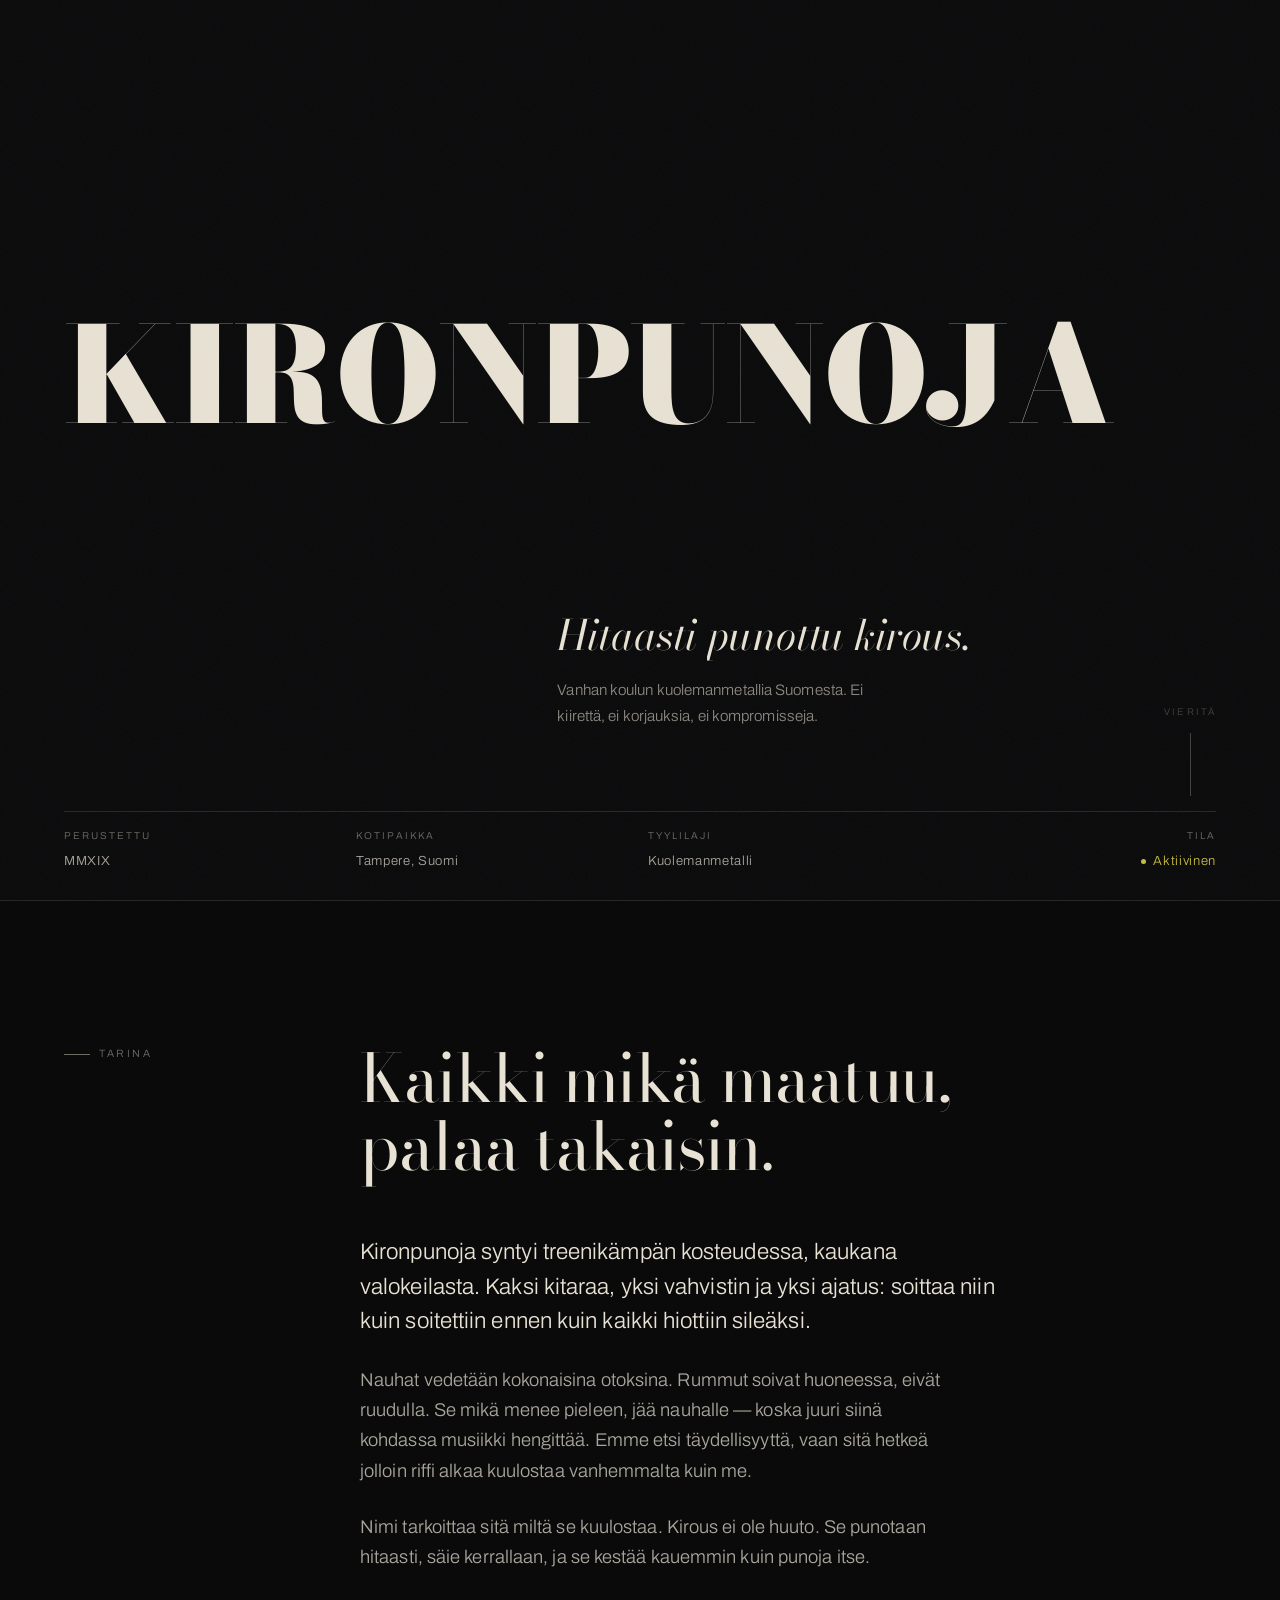
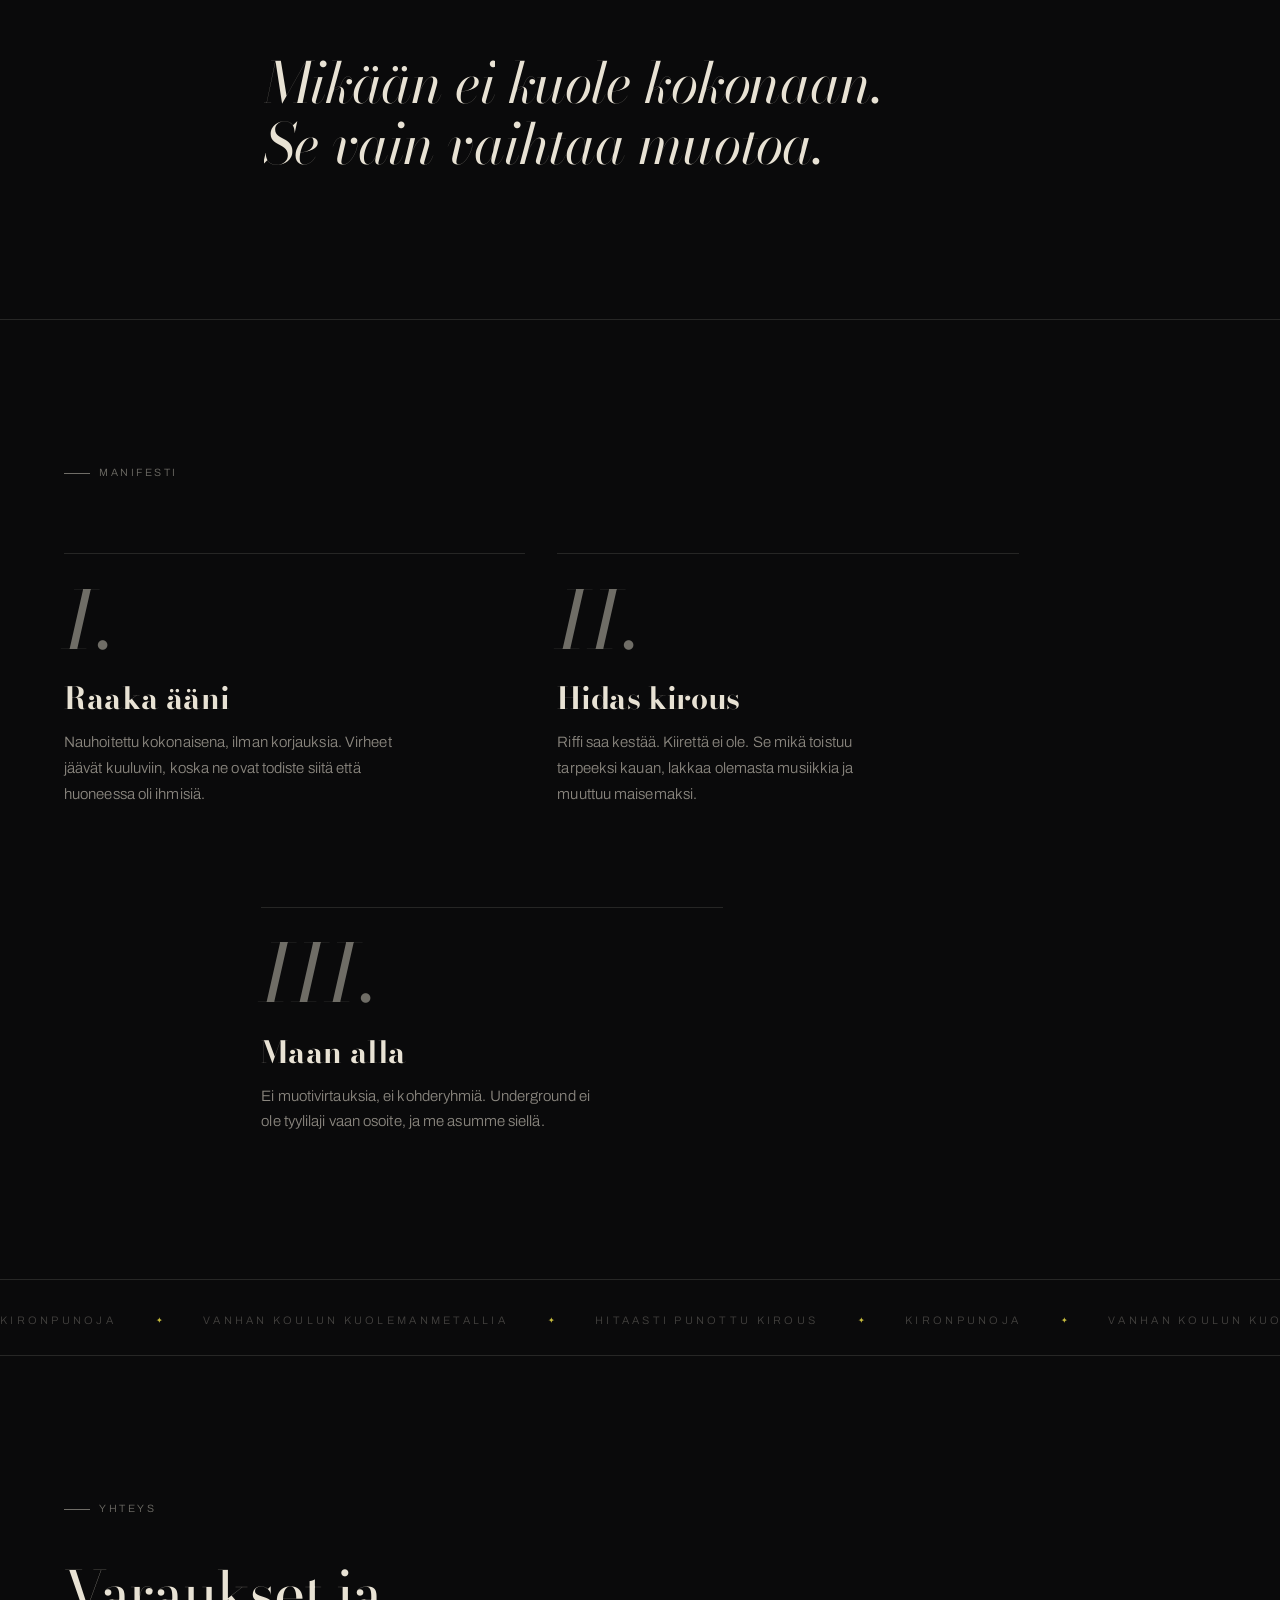
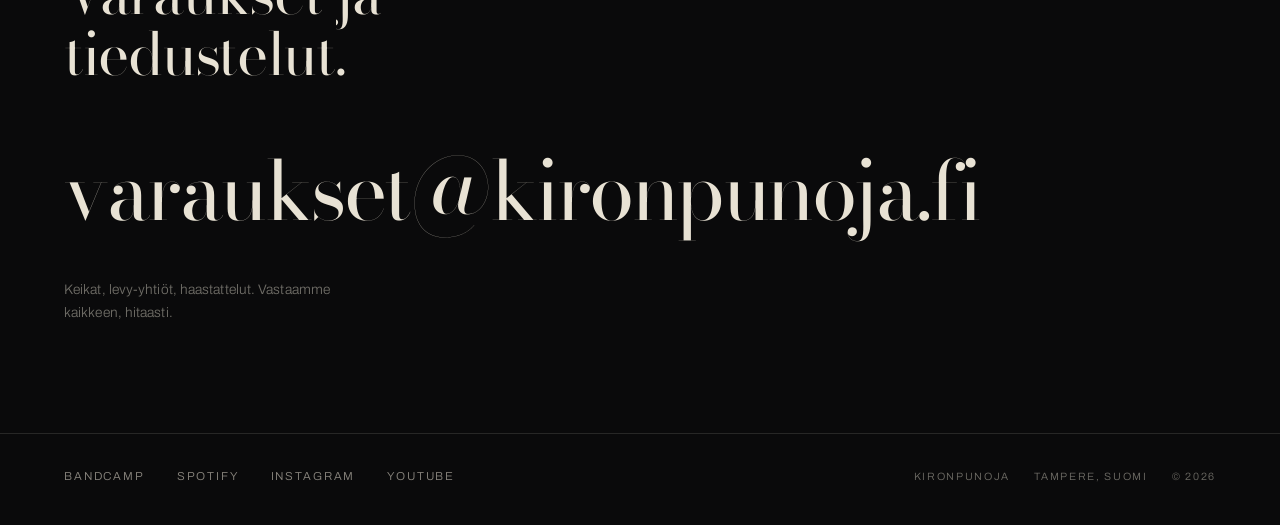
==== index.html @ 4c0eaf53 "Build Kironpunoja site: hero, story, manifesto, contact Static one-pager for the band — no build ste" ====
<!doctype html>
<html lang="fi">
<head>
<meta charset="utf-8">
<meta name="viewport" content="width=device-width, initial-scale=1">
<title>KIRONPUNOJA — Vanhan koulun kuolemanmetallia</title>
<meta name="description" content="KIRONPUNOJA. Vanhan koulun kuolemanmetallia Suomesta. Hitaasti punottu kirous.">
<meta name="theme-color" content="#0A0A0B">
<link rel="icon" href="data:image/svg+xml,%3Csvg xmlns='http://www.w3.org/2000/svg' viewBox='0 0 32 32'%3E%3Crect width='32' height='32' fill='%230A0A0B'/%3E%3Ccircle cx='16' cy='16' r='6' fill='%23C7BC3E'/%3E%3C/svg%3E">
<meta property="og:type" content="website">
<meta property="og:title" content="KIRONPUNOJA">
<meta property="og:description" content="Vanhan koulun kuolemanmetallia Suomesta. Hitaasti punottu kirous.">
<meta property="og:locale" content="fi_FI">

<link rel="preconnect" href="https://fonts.googleapis.com">
<link rel="preconnect" href="https://fonts.gstatic.com" crossorigin>
<link href="https://fonts.googleapis.com/css2?family=Archivo:wght@300;400;500&family=Bodoni+Moda:opsz,wght@6..96,400;6..96,700;6..96,900&display=swap" rel="stylesheet">
<script>document.documentElement.classList.add('js');</script>
<link rel="stylesheet" href="styles.css">
</head>
<body>

<!-- Film grain. Fixed, non-interactive, disabled under prefers-reduced-motion. -->
<div class="grain" aria-hidden="true"></div>

<a class="skip" href="#tarina">Siirry sisältöön</a>

<header class="masthead" id="masthead">
  <a class="masthead__mark" href="#top" aria-label="Kironpunoja — alkuun">Kironpunoja</a>
  <nav class="masthead__nav" aria-label="Sivuston osiot">
    <a href="#tarina">Tarina</a>
    <a href="#manifesti">Manifesti</a>
    <a href="#yhteys">Yhteys</a>
  </nav>
</header>

<main id="top">

  <!-- ══ HERO ══════════════════════════════════════════════════════════ -->
  <section class="hero" aria-labelledby="wordmark">

    <div class="hero__mark">
      <!--
        LOGO SLOT
        ─────────
        Paste the band's SVG logo directly inside the <div class="logo"> below,
        then delete the <h1 class="wordmark"> element.
        The SVG should have  fill="currentColor"  and no fixed width/height —
        styles.css already scales it and inherits the bone colour.

        <div class="logo"> …your <svg> here… </div>
      -->
      <h1 class="wordmark" id="wordmark" data-split="chars">Kironpunoja</h1>
    </div>

    <div class="hero__say">
      <p class="hero__lede" data-split="words">Hitaasti punottu kirous.</p>
      <p class="hero__prop" data-reveal>Vanhan koulun kuolemanmetallia Suomesta. Ei kiirettä, ei korjauksia, ei kompromisseja.</p>
    </div>

    <!-- Specimen tag: a mortuary register row, not a stat grid. -->
    <dl class="tag" data-reveal>
      <div class="tag__cell"><dt>Perustettu</dt><dd>MMXIX</dd></div>
      <div class="tag__cell"><dt>Kotipaikka</dt><dd>Tampere, Suomi</dd></div>
      <div class="tag__cell"><dt>Tyylilaji</dt><dd>Kuolemanmetalli</dd></div>
      <div class="tag__cell tag__cell--end"><dt>Tila</dt><dd><span class="live">Aktiivinen</span></dd></div>
    </dl>

    <div class="hero__scroll" aria-hidden="true"><span>Vieritä</span><i></i></div>
  </section>


  <!-- ══ TARINA ════════════════════════════════════════════════════════ -->
  <section class="story" id="tarina" aria-labelledby="tarina-otsikko">

    <div class="story__rail">
      <p class="marker" data-reveal>Tarina</p>
    </div>

    <div class="story__body">
      <h2 class="story__head" id="tarina-otsikko" data-split="words">Kaikki mikä maatuu, palaa takaisin.</h2>

      <!-- ═══ PLACEHOLDER COPY — replace with the band's real history ═══ -->
      <p class="story__open" data-reveal>Kironpunoja syntyi treenikämpän kosteudessa, kaukana valokeilasta. Kaksi kitaraa, yksi vahvistin ja yksi ajatus: soittaa niin kuin soitettiin ennen kuin kaikki hiottiin sileäksi.</p>
      <p data-reveal>Nauhat vedetään kokonaisina otoksina. Rummut soivat huoneessa, eivät ruudulla. Se mikä menee pieleen, jää nauhalle — koska juuri siinä kohdassa musiikki hengittää. Emme etsi täydellisyyttä, vaan sitä hetkeä jolloin riffi alkaa kuulostaa vanhemmalta kuin me.</p>
      <p data-reveal>Nimi tarkoittaa sitä miltä se kuulostaa. Kirous ei ole huuto. Se punotaan hitaasti, säie kerrallaan, ja se kestää kauemmin kuin punoja itse.</p>
      <!-- ═══ /PLACEHOLDER ══════════════════════════════════════════════ -->

      <blockquote class="pull" data-split="words">Mikään ei kuole kokonaan. Se vain vaihtaa muotoa.</blockquote>
    </div>
  </section>


  <!-- ══ MANIFESTI ═════════════════════════════════════════════════════ -->
  <section class="creed" id="manifesti" aria-labelledby="manifesti-otsikko">
    <p class="marker creed__marker" data-reveal>Manifesti</p>
    <h2 class="visually-hidden" id="manifesti-otsikko">Manifesti</h2>

    <ol class="creed__list">
      <li class="creed__item creed__item--a" data-reveal>
        <span class="creed__num" aria-hidden="true">I.</span>
        <h3 class="creed__title">Raaka ääni</h3>
        <p class="creed__text">Nauhoitettu kokonaisena, ilman korjauksia. Virheet jäävät kuuluviin, koska ne ovat todiste siitä että huoneessa oli ihmisiä.</p>
      </li>
      <li class="creed__item creed__item--b" data-reveal>
        <span class="creed__num" aria-hidden="true">II.</span>
        <h3 class="creed__title">Hidas kirous</h3>
        <p class="creed__text">Riffi saa kestää. Kiirettä ei ole. Se mikä toistuu tarpeeksi kauan, lakkaa olemasta musiikkia ja muuttuu maisemaksi.</p>
      </li>
      <li class="creed__item creed__item--c" data-reveal>
        <span class="creed__num" aria-hidden="true">III.</span>
        <h3 class="creed__title">Maan alla</h3>
        <p class="creed__text">Ei muotivirtauksia, ei kohderyhmiä. Underground ei ole tyylilaji vaan osoite, ja me asumme siellä.</p>
      </li>
    </ol>
  </section>


  <!-- ══ KINETIC DIVIDER ═══════════════════════════════════════════════ -->
  <div class="ticker" aria-hidden="true">
    <div class="ticker__track">
      <span>Kironpunoja</span><i>✦</i><span>Vanhan koulun kuolemanmetallia</span><i>✦</i><span>Hitaasti punottu kirous</span><i>✦</i>
      <span>Kironpunoja</span><i>✦</i><span>Vanhan koulun kuolemanmetallia</span><i>✦</i><span>Hitaasti punottu kirous</span><i>✦</i>
    </div>
  </div>


  <!-- ══ YHTEYS ════════════════════════════════════════════════════════ -->
  <section class="call" id="yhteys" aria-labelledby="yhteys-otsikko">
    <p class="marker" data-reveal>Yhteys</p>
    <h2 class="call__head" id="yhteys-otsikko" data-split="words">Varaukset ja tiedustelut.</h2>

    <!-- ═══ PLACEHOLDER — replace with the band's real address ═══ -->
    <a class="call__mail" href="mailto:varaukset@kironpunoja.fi" data-reveal>
      <span class="call__mail-text">varaukset@kironpunoja.fi</span>
    </a>
    <!-- ═══ /PLACEHOLDER ═════════════════════════════════════════ -->

    <p class="call__note" data-reveal>Keikat, levy-yhtiöt, haastattelut. Vastaamme kaikkeen, hitaasti.</p>
  </section>

</main>

<footer class="colophon">
  <!-- ═══ PLACEHOLDER — swap in the band's real profiles ═══ -->
  <ul class="colophon__links">
    <li><a href="#" rel="me noopener">Bandcamp</a></li>
    <li><a href="#" rel="me noopener">Spotify</a></li>
    <li><a href="#" rel="me noopener">Instagram</a></li>
    <li><a href="#" rel="me noopener">YouTube</a></li>
  </ul>
  <p class="colophon__meta"><span>Kironpunoja</span><span>Tampere, Suomi</span><span>&copy; <span id="vuosi">2026</span></span></p>
</footer>

<script src="main.js" defer></script>
</body>
</html>
---- styles.css ----
/* ═══════════════════════════════════════════════════════════════════════
   KIRONPUNOJA
   Mortuary minimalism — flat gallery-black, bone type, sulphur used sparingly.
   Three tones. Two typefaces. No gradients, no cards, no symmetry.
   ═══════════════════════════════════════════════════════════════════════ */

:root{
  /* ── Tones. Exactly three, plus derived opacities. ────────────────── */
  --ink:        #0A0A0B;   /* ground — flat, slightly cool near-black     */
  --bone:       #E8E2D4;   /* type — warm bone white, never pure #FFF     */
  --sulphur:    #C7BC3E;   /* accent — acid, sickly. Used 4× on the page. */

  --bone-70:   rgb(232 226 212 / .72);   /* body copy        ~8.9:1 */
  --bone-45:   rgb(232 226 212 / .58);   /* secondary copy   ~5.4:1 */
  --bone-28:   rgb(232 226 212 / .46);   /* micro-labels     ~4.6:1 */
  --bone-decor:rgb(232 226 212 / .26);   /* aria-hidden only        */
  --rule:      rgb(232 226 212 / .13);   /* hairlines               */

  /* ── Type ─────────────────────────────────────────────────────────── */
  --display: "Bodoni Moda", "Didot", "Times New Roman", serif;
  --sans:    "Archivo", "Helvetica Neue", Arial, sans-serif;

  /* ── Rhythm ───────────────────────────────────────────────────────── */
  --gutter: clamp(1.25rem, 5vw, 5.5rem);
  --stack:  clamp(6rem, 16vh, 12rem);

  /* ── Motion. Restrained: one easing curve, used everywhere. ───────── */
  --ease: cubic-bezier(.22, 1, .36, 1);
  --dur:  .9s;
}

*,*::before,*::after{ box-sizing:border-box; }

html{
  background:var(--ink);
  overflow-x:clip;
  scroll-behavior:smooth;
  -webkit-text-size-adjust:100%;
}

body{
  margin:0;
  background:var(--ink);
  color:var(--bone);
  font-family:var(--sans);
  font-weight:300;
  font-size:clamp(1rem, .93rem + .32vw, 1.15rem);
  line-height:1.65;
  letter-spacing:.005em;
  -webkit-font-smoothing:antialiased;
  -moz-osx-font-smoothing:grayscale;
  /* clip, not hidden: `hidden` would make body a scroll container and
     silently break the sticky rail in .story__rail */
  overflow-x:clip;
}

::selection{ background:var(--sulphur); color:var(--ink); }

:focus-visible{
  outline:1px solid var(--sulphur);
  outline-offset:4px;
}

img,svg{ max-width:100%; display:block; }

h1,h2,h3,p,dl,dd,blockquote,figure,ol,ul{ margin:0; padding:0; }
ol,ul{ list-style:none; }

a{ color:inherit; text-decoration:none; }

.visually-hidden{
  position:absolute; width:1px; height:1px;
  margin:-1px; padding:0; overflow:hidden;
  clip-path:inset(50%); white-space:nowrap;
}

.skip{
  position:absolute; left:var(--gutter); top:-100px; z-index:99;
  padding:.7rem 1.1rem; background:var(--sulphur); color:var(--ink);
  font-size:.8rem; letter-spacing:.08em; text-transform:uppercase;
  transition:top .3s var(--ease);
}
.skip:focus{ top:1rem; }


/* ═══ FILM GRAIN ══════════════════════════════════════════════════════
   Fixed overlay. Keeps the flat black from reading as dead digital void. */
.grain{
  position:fixed; inset:0;
  z-index:60; pointer-events:none;
  opacity:.038;
  background-image:url("data:image/svg+xml,%3Csvg xmlns='http://www.w3.org/2000/svg'%3E%3Cfilter id='n'%3E%3CfeTurbulence type='fractalNoise' baseFrequency='.82' numOctaves='4' stitchTiles='stitch'/%3E%3C/filter%3E%3Crect width='100%25' height='100%25' filter='url(%23n)'/%3E%3C/svg%3E");
  background-size:220px 220px;
  animation:grain 6s steps(1) infinite;
}
@keyframes grain{
  0%  { background-position:0 0 }
  20% { background-position:-40px 22px }
  40% { background-position:28px -34px }
  60% { background-position:-22px -18px }
  80% { background-position:36px 30px }
  100%{ background-position:0 0 }
}


/* ═══ MASTHEAD ════════════════════════════════════════════════════════
   Hidden over the hero; slides in once the wordmark has scrolled away. */
.masthead{
  position:fixed; inset:0 0 auto 0; z-index:50;
  display:flex; align-items:center; justify-content:space-between;
  gap:2rem;
  padding:1.1rem var(--gutter);
  background:color-mix(in srgb, var(--ink) 86%, transparent);
  backdrop-filter:blur(14px);
  border-bottom:1px solid transparent;
  transform:translateY(-101%);
  transition:transform .7s var(--ease), border-color .7s var(--ease);
}
.masthead.is-visible{
  transform:translateY(0);
  border-bottom-color:var(--rule);
}
.masthead__mark{
  font-family:var(--display);
  font-weight:700;
  font-size:1.05rem;
  letter-spacing:.14em;
  text-transform:uppercase;
}
.masthead__nav{ display:flex; gap:clamp(1.25rem,3vw,2.75rem); }
.masthead__nav a{
  position:relative;
  font-size:.72rem; letter-spacing:.16em; text-transform:uppercase;
  color:var(--bone-45);
  transition:color .4s var(--ease);
}
.masthead__nav a::after{
  content:""; position:absolute; left:0; bottom:-5px;
  width:100%; height:1px; background:currentColor;
  transform:scaleX(0); transform-origin:right;
  transition:transform .5s var(--ease);
}
.masthead__nav a:hover{ color:var(--bone); }
.masthead__nav a:hover::after{ transform:scaleX(1); transform-origin:left; }
@media (max-width:640px){ .masthead__nav a:nth-child(2){ display:none; } }


/* ═══ MASK-REVEAL PRIMITIVES ══════════════════════════════════════════ */
.line{
  display:inline-block;
  overflow:hidden;
  vertical-align:top;
  /* Bleed so descenders (j, p, y) are not sheared by the mask. */
  padding-bottom:.14em;
  margin-bottom:-.14em;
}
.unit{
  display:inline-block;
  transform:translateY(108%);
  transition:transform 1.05s var(--ease);
  transition-delay:calc(var(--i, 0) * .035s);
}
.is-in .unit{ transform:translateY(0); }

/* Gated on .js — if the script never runs, everything stays visible. */
.js [data-reveal]{
  opacity:0;
  transform:translateY(1.35rem);
  transition:opacity var(--dur) var(--ease), transform var(--dur) var(--ease);
}
.js [data-reveal].is-in{ opacity:1; transform:none; }


/* ═══ HERO ════════════════════════════════════════════════════════════
   Asymmetric: wordmark hangs left off a wide column, the statement sits
   bottom-right, the specimen tag rules the floor. Nothing is centred. */
.hero{
  position:relative;
  min-height:100svh;
  padding:calc(var(--gutter) + 3rem) var(--gutter) 1.75rem;
  display:grid;
  grid-template-columns:repeat(12,1fr);
  grid-template-rows:1fr auto auto;
  column-gap:clamp(1rem,2.5vw,2rem);
  align-content:end;
}

.hero__mark{
  grid-column:1 / 12;
  grid-row:1;
  align-self:center;
  margin-block:clamp(2rem,8vh,5rem) clamp(1.5rem,5vh,3rem);
}

/* Live-text wordmark. Fallback until the band's SVG is dropped in. */
.wordmark{
  font-family:var(--display);
  font-variation-settings:"opsz" 96;
  font-weight:900;
  /* Conservative no-JS fallback. main.js overrides this with a measured
     size so the wordmark sits flush to its column on every viewport. */
  font-size:clamp(2.4rem, 10vw, 11rem);
  line-height:.82;
  letter-spacing:-.025em;
  text-transform:uppercase;
  white-space:nowrap;
}
/* Per-character rise. Set up in main.js. */
.wordmark .unit{ transition-duration:1.25s; }

/* Styles the dropped-in SVG logo, if one is used instead. */
.hero__mark .logo{ width:min(100%, 78rem); color:var(--bone); }
.hero__mark .logo svg{ width:100%; height:auto; }

.hero__say{
  grid-column:6 / 13;
  grid-row:2;
  margin-bottom:clamp(3rem,9vh,6.5rem);
}
@media (max-width:900px){ .hero__say{ grid-column:1 / 13; } }

.hero__lede{
  font-family:var(--display);
  font-variation-settings:"opsz" 40;
  font-style:italic;
  font-weight:400;
  font-size:clamp(1.5rem, 3.4vw, 2.6rem);
  line-height:1.15;
  letter-spacing:-.01em;
  margin-bottom:1.1rem;
}
.hero__prop{
  max-width:38ch;
  color:var(--bone-45);
  font-size:.95rem;
  line-height:1.7;
}

/* ── Specimen tag ─────────────────────────────────────────────────── */
.tag{
  grid-column:1 / 13;
  grid-row:3;
  display:grid;
  grid-template-columns:repeat(4,1fr);
  gap:1rem;
  padding-top:1rem;
  border-top:1px solid var(--rule);
  transition-delay:.5s;
}
.tag__cell dt{
  font-size:.62rem; letter-spacing:.2em; text-transform:uppercase;
  color:var(--bone-28);
  margin-bottom:.4rem;
}
.tag__cell dd{
  font-size:.82rem; letter-spacing:.05em;
  color:var(--bone-70);
}
.tag__cell--end{ text-align:right; }
/* ACCENT 1 of 4 */
.live{ color:var(--sulphur); }
.live::before{
  content:""; display:inline-block;
  width:5px; height:5px; margin-right:.55em;
  background:var(--sulphur); border-radius:50%;
  vertical-align:middle;
  animation:pulse 3.4s var(--ease) infinite;
}
@keyframes pulse{ 0%,100%{opacity:1} 50%{opacity:.25} }

@media (max-width:700px){
  .tag{ grid-template-columns:repeat(2,1fr); row-gap:1.5rem; }
  .tag__cell--end{ text-align:left; }
}

.hero__scroll{
  position:absolute; right:var(--gutter); bottom:6.5rem;
  display:flex; flex-direction:column; align-items:center; gap:.75rem;
  font-size:.6rem; letter-spacing:.22em; text-transform:uppercase;
  color:var(--bone-decor);
}
.hero__scroll i{
  width:1px; height:clamp(2.5rem,7vh,4.5rem);
  background:var(--bone-decor);
  transform-origin:top;
  animation:drip 2.8s var(--ease) infinite;
}
@keyframes drip{
  0%   { transform:scaleY(0);   opacity:0 }
  35%  { transform:scaleY(1);   opacity:1 }
  100% { transform:scaleY(1);   opacity:0; transform-origin:bottom }
}
@media (max-width:900px){ .hero__scroll{ display:none; } }


/* ═══ SECTION MARKER ══════════════════════════════════════════════════ */
.marker{
  font-size:.66rem; letter-spacing:.24em; text-transform:uppercase;
  color:var(--bone-28);
}
.marker::before{
  content:"";
  display:inline-block;
  width:1.6rem; height:1px;
  margin-right:.9em;
  vertical-align:middle;
  background:var(--bone-28);
}


/* ═══ TARINA ══════════════════════════════════════════════════════════
   Two unequal columns. A narrow sticky rail against a wide text block
   that stops well short of the right edge — the whitespace is the design. */
.story{
  display:grid;
  grid-template-columns:repeat(12,1fr);
  column-gap:clamp(1rem,2.5vw,2rem);
  padding:var(--stack) var(--gutter);
  border-top:1px solid var(--rule);
}
.story__rail{ grid-column:1 / 3; }
.story__rail .marker{ position:sticky; top:6rem; }
.story__body{ grid-column:4 / 11; }

@media (max-width:900px){
  .story__rail{ grid-column:1 / 13; margin-bottom:2.5rem; }
  .story__rail .marker{ position:static; }
  .story__body{ grid-column:1 / 13; }
}

.story__head{
  font-family:var(--display);
  font-variation-settings:"opsz" 72;
  font-weight:400;
  font-size:clamp(2.1rem, 5.2vw, 4.6rem);
  line-height:1.02;
  letter-spacing:-.022em;
  text-wrap:balance;
  margin-bottom:clamp(2.5rem,6vh,4rem);
  max-width:16ch;
}

.story__body p{
  max-width:54ch;
  color:var(--bone-70);
  margin-bottom:1.6rem;
}
.story__open{
  font-size:clamp(1.15rem,1.9vw,1.4rem) !important;
  line-height:1.55;
  color:var(--bone) !important;
  font-weight:300;
}
/* Reveal cascade — each paragraph a beat behind the last. */
.story__body p:nth-of-type(2){ transition-delay:.1s; }
.story__body p:nth-of-type(3){ transition-delay:.2s; }

/* Pull-quote breaks the text column and hangs into the left rail. */
.pull{
  margin:clamp(3.5rem,9vh,6rem) 0 0 clamp(-6rem,-8vw,-1rem);
  font-family:var(--display);
  font-variation-settings:"opsz" 96;
  font-style:italic;
  font-weight:400;
  font-size:clamp(1.75rem, 4.4vw, 3.9rem);
  line-height:1.08;
  letter-spacing:-.02em;
  max-width:18ch;
  text-wrap:balance;
}
@media (max-width:900px){ .pull{ margin-left:0; } }


/* ═══ MANIFESTI ═══════════════════════════════════════════════════════
   Three items, each landing in a different column. Deliberately not a grid
   of equal cards — the eye walks down a staircase. */
.creed{
  padding:var(--stack) var(--gutter);
  border-top:1px solid var(--rule);
}
.creed__marker{ margin-bottom:clamp(3rem,8vh,5.5rem); }

.creed__list{
  display:grid;
  grid-template-columns:repeat(12,1fr);
  column-gap:clamp(1rem,2.5vw,2rem);
  row-gap:clamp(4rem,11vh,8rem);
}
.creed__item{ position:relative; padding-top:1.6rem; border-top:1px solid var(--rule); }
.creed__item--a{ grid-column:1 / 6;  }
.creed__item--b{ grid-column:6 / 11; }
.creed__item--c{ grid-column:3 / 8;  }
.creed__item--b{ transition-delay:.09s; }
.creed__item--c{ transition-delay:.18s; }

@media (max-width:900px){
  .creed__item--a,.creed__item--b,.creed__item--c{ grid-column:1 / 13; }
}

.creed__num{
  display:block;
  font-family:var(--display);
  font-variation-settings:"opsz" 96;
  /* Bodoni's roman capital I is a bare rectangle at every weight, so
     I / II / III read as tally marks. The italic carries calligraphic
     serifs that make them unmistakably numerals — and it rhymes with the
     italic figures in the section markers. */
  font-style:italic;
  font-weight:400;
  font-size:clamp(2.9rem,6.4vw,5rem);
  line-height:1;
  letter-spacing:.06em;
  color:var(--bone-28);
  margin-bottom:1.4rem;
  transition:color .6s var(--ease), opacity .6s var(--ease);
}
/* ACCENT 2 of 4 — the numeral warms through on hover. */
.creed__item:hover .creed__num,
.creed__item:focus-within .creed__num{ color:var(--sulphur); }

.creed__title{
  font-family:var(--display);
  font-variation-settings:"opsz" 48;
  font-weight:700;
  font-size:clamp(1.35rem,2.4vw,1.9rem);
  line-height:1.1;
  letter-spacing:-.012em;
  margin-bottom:.9rem;
}
.creed__text{
  color:var(--bone-45);
  font-size:.94rem;
  line-height:1.72;
  max-width:38ch;
}


/* ═══ KINETIC DIVIDER ═════════════════════════════════════════════════ */
.ticker{
  overflow:hidden;
  padding:1.4rem 0;
  border-block:1px solid var(--rule);
  white-space:nowrap;
}
.ticker__track{
  display:inline-flex; align-items:center; gap:2.5rem;
  animation:slide 64s linear infinite;   /* slow enough to read as texture */
  will-change:transform;
}
.ticker__track span{
  font-size:.68rem; letter-spacing:.3em; text-transform:uppercase;
  color:var(--bone-decor);
}
/* ACCENT 3 of 4 */
.ticker__track i{ font-style:normal; font-size:.5rem; color:var(--sulphur); }
@keyframes slide{ to{ transform:translateX(-50%) } }


/* ═══ YHTEYS ══════════════════════════════════════════════════════════ */
.call{
  padding:var(--stack) var(--gutter) clamp(5rem,12vh,8rem);
}
.call .marker{ margin-bottom:clamp(2rem,5vh,3rem); }

.call__head{
  font-family:var(--display);
  font-variation-settings:"opsz" 72;
  font-weight:400;
  font-size:clamp(1.9rem,4.6vw,4rem);
  line-height:1.04;
  letter-spacing:-.022em;
  margin-bottom:clamp(2.5rem,7vh,4.5rem);
  max-width:14ch;
}

/* The conversion moment: the address itself is the button. */
.call__mail{
  display:inline-block;
  position:relative;
  font-family:var(--display);
  font-variation-settings:"opsz" 96;
  font-weight:400;
  font-size:clamp(1.4rem, 6.4vw, 5.4rem);
  line-height:1.05;
  letter-spacing:-.03em;
  word-break:break-word;
  transition:color .55s var(--ease);
}
.call__mail::after{
  content:""; position:absolute; left:0; bottom:.08em;
  width:100%; height:1px; background:currentColor;
  transform:scaleX(0); transform-origin:right;
  transition:transform .75s var(--ease);
}
/* ACCENT 4 of 4 — the only saturated moment on the page. */
.call__mail:hover,
.call__mail:focus-visible{ color:var(--sulphur); }
.call__mail:hover::after,
.call__mail:focus-visible::after{ transform:scaleX(1); transform-origin:left; }

.call__note{
  margin-top:clamp(2rem,5vh,3rem);
  max-width:34ch;
  color:var(--bone-28);
  font-size:.86rem;
}


/* ═══ COLOPHON ════════════════════════════════════════════════════════ */
.colophon{
  display:flex; flex-wrap:wrap; align-items:baseline;
  justify-content:space-between; gap:2rem;
  padding:1.6rem var(--gutter) 2.2rem;
  border-top:1px solid var(--rule);
}
.colophon__links{ display:flex; flex-wrap:wrap; gap:clamp(1rem,2.5vw,2.25rem); }
.colophon__links a{
  position:relative;
  font-size:.72rem; letter-spacing:.16em; text-transform:uppercase;
  color:var(--bone-45);
  transition:color .45s var(--ease);
}
.colophon__links a::after{
  content:""; position:absolute; left:0; bottom:-4px;
  width:100%; height:1px; background:currentColor;
  transform:scaleX(0); transform-origin:right;
  transition:transform .5s var(--ease);
}
.colophon__links a:hover{ color:var(--bone); }
.colophon__links a:hover::after{ transform:scaleX(1); transform-origin:left; }

.colophon__meta{
  display:flex; flex-wrap:wrap; gap:1.5rem;
  font-size:.66rem; letter-spacing:.16em; text-transform:uppercase;
  color:var(--bone-28);
}


/* ═══ REDUCED MOTION ══════════════════════════════════════════════════
   Everything arrives, nothing moves. */
@media (prefers-reduced-motion:reduce){
  html{ scroll-behavior:auto; }
  *,*::before,*::after{
    animation-duration:.001ms !important;
    animation-iteration-count:1 !important;
    transition-duration:.001ms !important;
  }
  .grain{ animation:none; }
  .ticker__track{ animation:none; }
  .unit{ transform:none !important; }
  .js [data-reveal]{ opacity:1 !important; transform:none !important; }
  .masthead{ transform:translateY(0); border-bottom-color:var(--rule); }
}
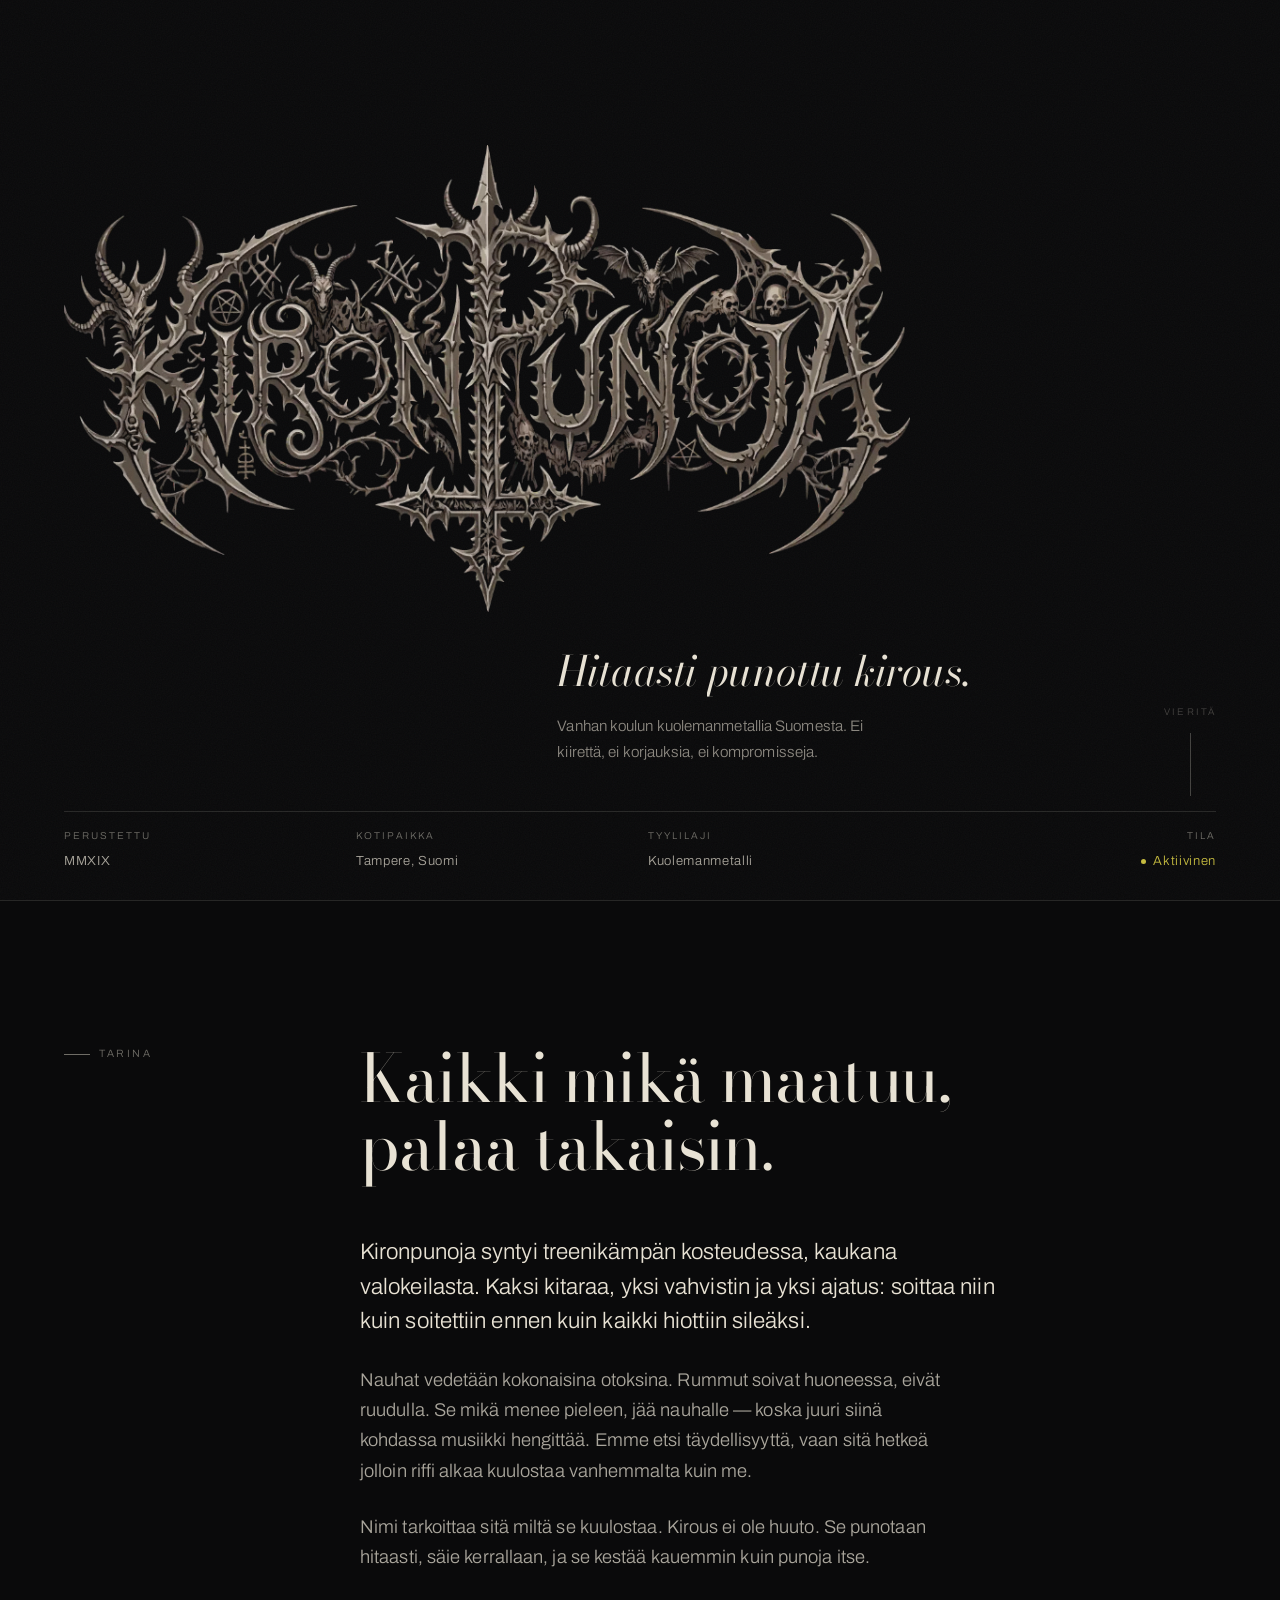
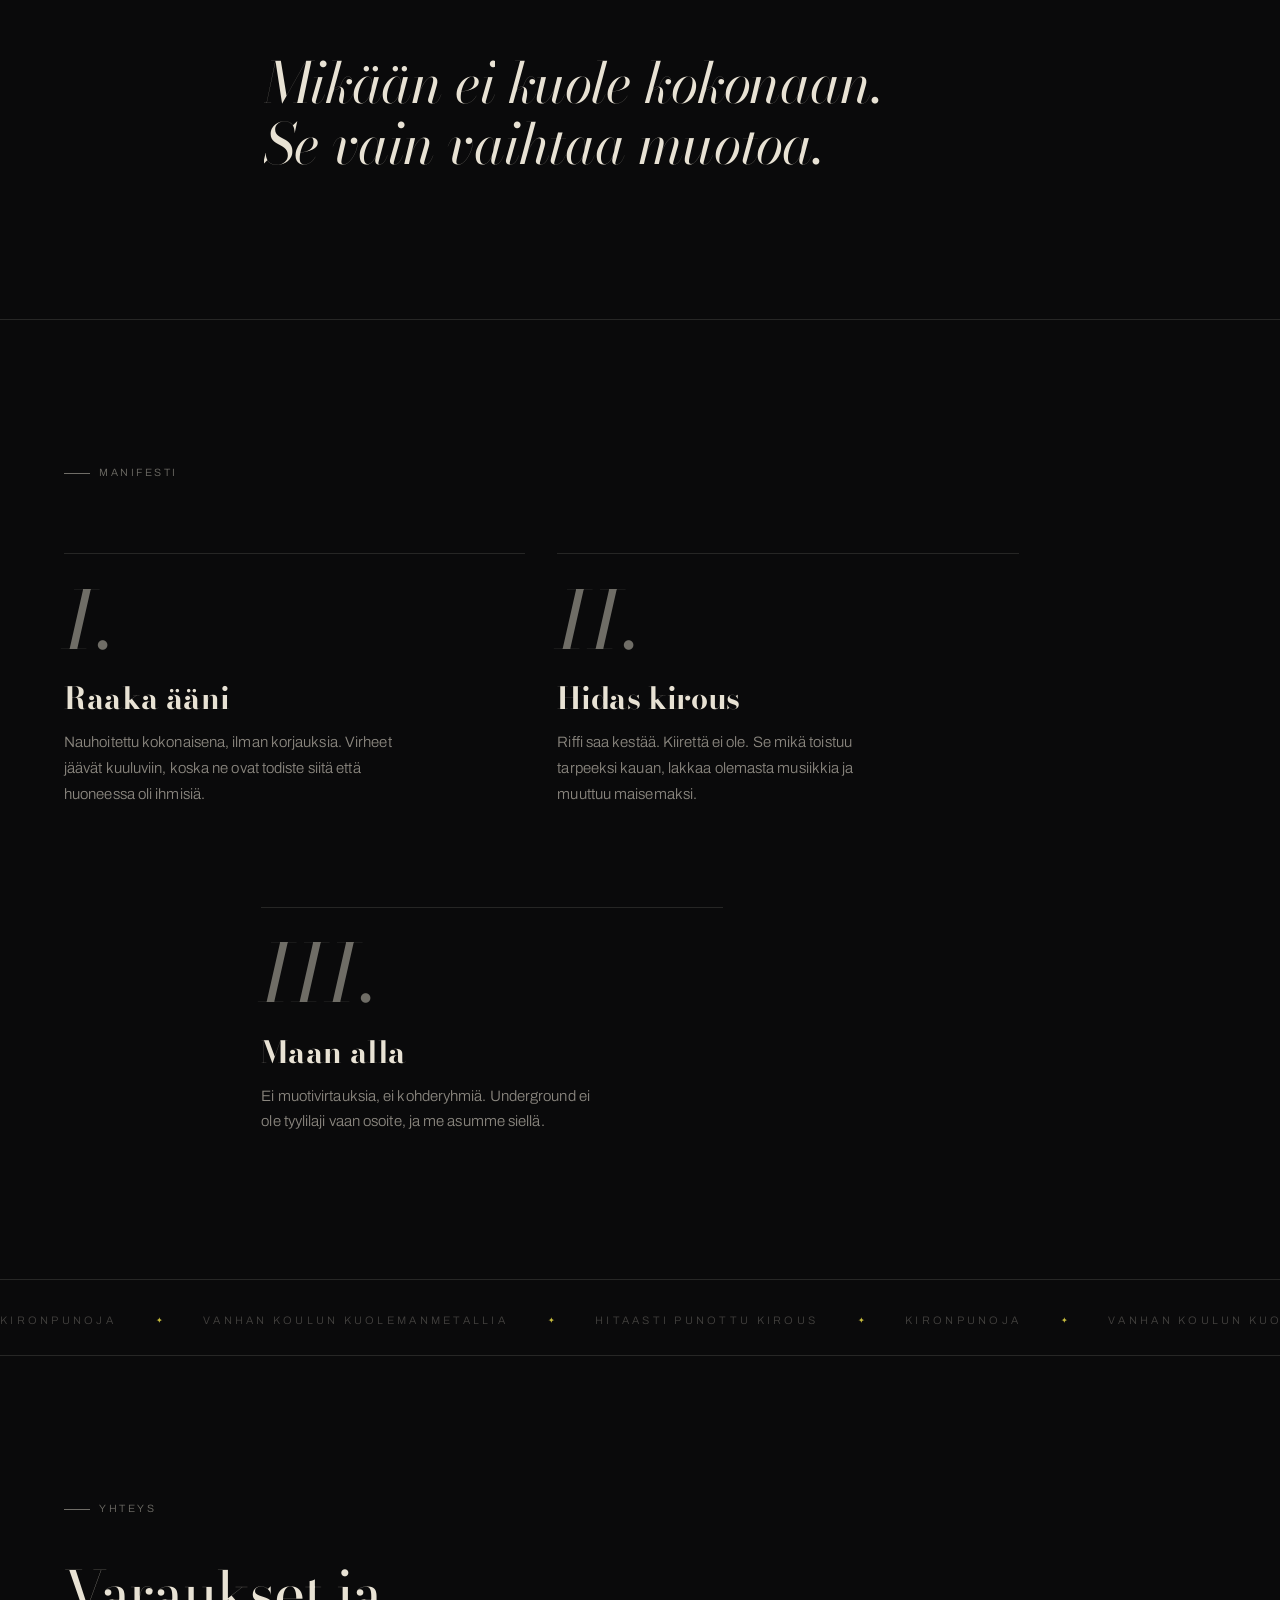
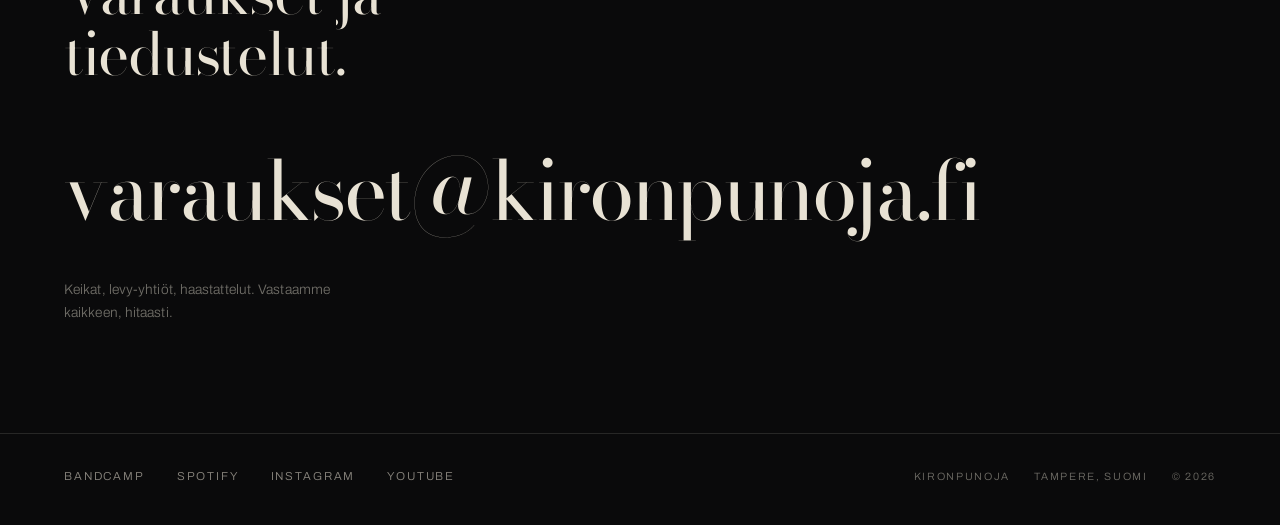
==== commit efcf09b2: "Use the band logo in the hero, recompose around it The logo is the one loud object on a deliberately" ====
--- a/index.html
+++ b/index.html
@@ -14,7 +14,7 @@
 
 <link rel="preconnect" href="https://fonts.googleapis.com">
 <link rel="preconnect" href="https://fonts.gstatic.com" crossorigin>
-<link href="https://fonts.googleapis.com/css2?family=Archivo:wght@300;400;500&family=Bodoni+Moda:opsz,wght@6..96,400;6..96,700;6..96,900&display=swap" rel="stylesheet">
+<link href="https://fonts.googleapis.com/css2?family=Archivo:wght@300;400;500&family=Bodoni+Moda:opsz,wght@6..96,400;6..96,700&display=swap" rel="stylesheet">
 <script>document.documentElement.classList.add('js');</script>
 <link rel="stylesheet" href="styles.css">
 </head>
@@ -37,20 +37,16 @@
 <main id="top">
 
   <!-- ══ HERO ══════════════════════════════════════════════════════════ -->
-  <section class="hero" aria-labelledby="wordmark">
+  <section class="hero" aria-labelledby="hero-logo">
 
     <div class="hero__mark">
-      <!--
-        LOGO SLOT
-        ─────────
-        Paste the band's SVG logo directly inside the <div class="logo"> below,
-        then delete the <h1 class="wordmark"> element.
-        The SVG should have  fill="currentColor"  and no fixed width/height —
-        styles.css already scales it and inherits the bone colour.
-
-        <div class="logo"> …your <svg> here… </div>
-      -->
-      <h1 class="wordmark" id="wordmark" data-split="chars">Kironpunoja</h1>
+      <h1 class="hero__logo" id="hero-logo" data-reveal>
+        <img src="assets/logo-1400.webp"
+             srcset="assets/logo-900.webp 900w, assets/logo-1400.webp 1400w, assets/logo-2048.webp 2048w"
+             sizes="(max-width: 900px) 92vw, 66vw"
+             width="2645" height="1464"
+             alt="Kironpunoja" fetchpriority="high" decoding="async">
+      </h1>
     </div>
 
     <div class="hero__say">
--- a/styles.css
+++ b/styles.css
@@ -104,7 +104,7 @@
 
 
 /* ═══ MASTHEAD ════════════════════════════════════════════════════════
-   Hidden over the hero; slides in once the wordmark has scrolled away. */
+   Hidden over the hero; slides in once the logo has scrolled away. */
 .masthead{
   position:fixed; inset:0 0 auto 0; z-index:50;
   display:flex; align-items:center; justify-content:space-between;
@@ -172,12 +172,12 @@
 
 
 /* ═══ HERO ════════════════════════════════════════════════════════════
-   Asymmetric: wordmark hangs left off a wide column, the statement sits
+   Asymmetric: the logo hangs left off a wide column, the statement sits
    bottom-right, the specimen tag rules the floor. Nothing is centred. */
 .hero{
   position:relative;
   min-height:100svh;
-  padding:calc(var(--gutter) + 3rem) var(--gutter) 1.75rem;
+  padding:var(--gutter) var(--gutter) 1.75rem;
   display:grid;
   grid-template-columns:repeat(12,1fr);
   grid-template-rows:1fr auto auto;
@@ -188,36 +188,42 @@
 .hero__mark{
   grid-column:1 / 12;
   grid-row:1;
-  align-self:center;
-  margin-block:clamp(2rem,8vh,5rem) clamp(1.5rem,5vh,3rem);
-}
-
-/* Live-text wordmark. Fallback until the band's SVG is dropped in. */
-.wordmark{
-  font-family:var(--display);
-  font-variation-settings:"opsz" 96;
-  font-weight:900;
-  /* Conservative no-JS fallback. main.js overrides this with a measured
-     size so the wordmark sits flush to its column on every viewport. */
-  font-size:clamp(2.4rem, 10vw, 11rem);
-  line-height:.82;
-  letter-spacing:-.025em;
-  text-transform:uppercase;
-  white-space:nowrap;
-}
-/* Per-character rise. Set up in main.js. */
-.wordmark .unit{ transition-duration:1.25s; }
-
-/* Styles the dropped-in SVG logo, if one is used instead. */
-.hero__mark .logo{ width:min(100%, 78rem); color:var(--bone); }
-.hero__mark .logo svg{ width:100%; height:auto; }
+  align-self:end;
+  margin-block:0 clamp(1.5rem,4vh,3rem);
+}
+
+/* ── The logo ─────────────────────────────────────────────────────────
+   The one loud object on an otherwise silent page. Capped by height as
+   well as width so it cannot swallow a short viewport: the cap is the
+   artwork's own aspect ratio (2645 / 1464), which keeps it sized by
+   geometry rather than by object-fit letterboxing. */
+.hero__logo{
+  width:min(100%, calc(52svh * 1.8067));
+  margin:0;
+}
+.hero__logo img{
+  width:100%;
+  height:auto;
+  /* The artwork is bone-toned on transparency; nothing to tint. */
+}
+/* Slower and gentler than the copy reveals — it should surface, not snap. */
+.js .hero__logo[data-reveal]{
+  transform:scale(.985);
+  transition:opacity 1.6s var(--ease), transform 1.6s var(--ease);
+}
+.js .hero__logo[data-reveal].is-in{ transform:none; }
 
 .hero__say{
   grid-column:6 / 13;
   grid-row:2;
-  margin-bottom:clamp(3rem,9vh,6.5rem);
-}
-@media (max-width:900px){ .hero__say{ grid-column:1 / 13; } }
+  margin-bottom:clamp(2rem,5vh,3.5rem);
+}
+@media (max-width:900px){
+  .hero__say{ grid-column:1 / 13; }
+  /* No room for a reserved column of air at this width — let the logo run
+     the full measure. */
+  .hero__mark{ grid-column:1 / 13; }
+}
 
 .hero__lede{
   font-family:var(--display);
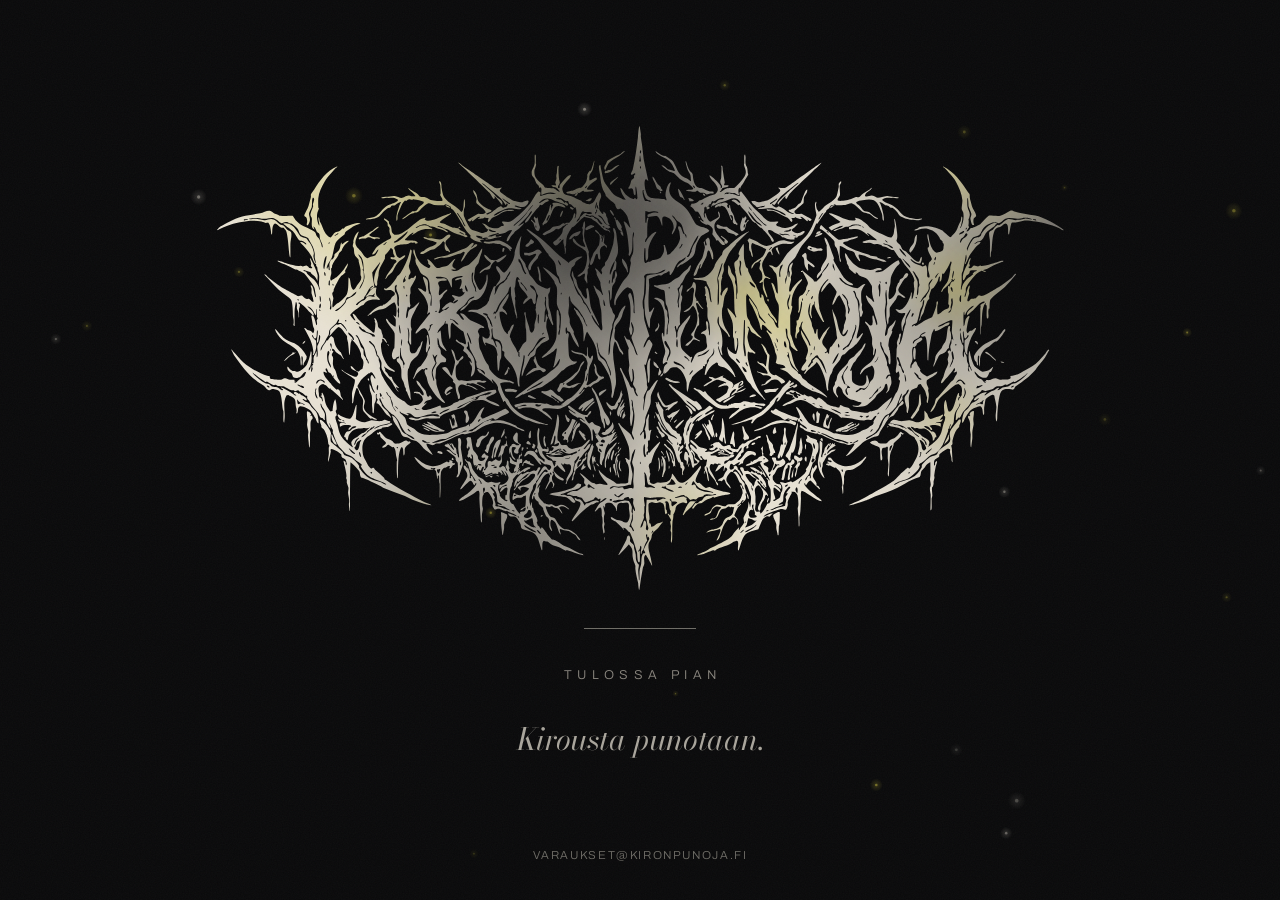
==== commit c2e125a1: "Replace the site with the holding page The full site is removed; the holding page becomes the defaul" ====
--- a/index.html
+++ b/index.html
@@ -3,149 +3,54 @@
 <head>
 <meta charset="utf-8">
 <meta name="viewport" content="width=device-width, initial-scale=1">
-<title>KIRONPUNOJA — Vanhan koulun kuolemanmetallia</title>
-<meta name="description" content="KIRONPUNOJA. Vanhan koulun kuolemanmetallia Suomesta. Hitaasti punottu kirous.">
+<title>KIRONPUNOJA — Tulossa</title>
+<meta name="description" content="Kironpunoja. Vanhan koulun kuolemanmetallia Suomesta. Tulossa pian.">
 <meta name="theme-color" content="#0A0A0B">
 <link rel="icon" href="data:image/svg+xml,%3Csvg xmlns='http://www.w3.org/2000/svg' viewBox='0 0 32 32'%3E%3Crect width='32' height='32' fill='%230A0A0B'/%3E%3Ccircle cx='16' cy='16' r='6' fill='%23C7BC3E'/%3E%3C/svg%3E">
 <meta property="og:type" content="website">
 <meta property="og:title" content="KIRONPUNOJA">
-<meta property="og:description" content="Vanhan koulun kuolemanmetallia Suomesta. Hitaasti punottu kirous.">
+<meta property="og:description" content="Vanhan koulun kuolemanmetallia Suomesta. Tulossa pian.">
 <meta property="og:locale" content="fi_FI">
 
 <link rel="preconnect" href="https://fonts.googleapis.com">
 <link rel="preconnect" href="https://fonts.gstatic.com" crossorigin>
-<link href="https://fonts.googleapis.com/css2?family=Archivo:wght@300;400;500&family=Bodoni+Moda:opsz,wght@6..96,400;6..96,700&display=swap" rel="stylesheet">
+<link href="https://fonts.googleapis.com/css2?family=Archivo:wght@300;400&family=Bodoni+Moda:opsz,wght@6..96,400&display=swap" rel="stylesheet">
 <script>document.documentElement.classList.add('js');</script>
 <link rel="stylesheet" href="styles.css">
 </head>
 <body>
 
-<!-- Film grain. Fixed, non-interactive, disabled under prefers-reduced-motion. -->
+<!-- Sparse embers that have escaped the mark, drifting up the open page. -->
+<canvas class="ash" aria-hidden="true"></canvas>
+
+<!-- Film grain, shared language with the main site. -->
 <div class="grain" aria-hidden="true"></div>
 
-<a class="skip" href="#tarina">Siirry sisältöön</a>
+<main class="stage">
 
-<header class="masthead" id="masthead">
-  <a class="masthead__mark" href="#top" aria-label="Kironpunoja — alkuun">Kironpunoja</a>
-  <nav class="masthead__nav" aria-label="Sivuston osiot">
-    <a href="#tarina">Tarina</a>
-    <a href="#manifesti">Manifesti</a>
-    <a href="#yhteys">Yhteys</a>
-  </nav>
-</header>
+  <h1 class="mark">
+    <span class="visually-hidden">Kironpunoja</span>
+    <!-- The canvas is clipped to the logo silhouette by a CSS mask, so the
+         ember field is only ever visible inside the thorns. -->
+    <span class="mark__field" aria-hidden="true">
+      <canvas class="mark__canvas"></canvas>
+    </span>
+    <noscript>
+      <img class="mark__static" src="kironpunoja-logo.svg" alt="Kironpunoja">
+    </noscript>
+  </h1>
 
-<main id="top">
+  <p class="rule" aria-hidden="true"><i></i></p>
 
-  <!-- ══ HERO ══════════════════════════════════════════════════════════ -->
-  <section class="hero" aria-labelledby="hero-logo">
-
-    <div class="hero__mark">
-      <h1 class="hero__logo" id="hero-logo" data-reveal>
-        <img src="assets/logo-1400.webp"
-             srcset="assets/logo-900.webp 900w, assets/logo-1400.webp 1400w, assets/logo-2048.webp 2048w"
-             sizes="(max-width: 900px) 92vw, 66vw"
-             width="2645" height="1464"
-             alt="Kironpunoja" fetchpriority="high" decoding="async">
-      </h1>
-    </div>
-
-    <div class="hero__say">
-      <p class="hero__lede" data-split="words">Hitaasti punottu kirous.</p>
-      <p class="hero__prop" data-reveal>Vanhan koulun kuolemanmetallia Suomesta. Ei kiirettä, ei korjauksia, ei kompromisseja.</p>
-    </div>
-
-    <!-- Specimen tag: a mortuary register row, not a stat grid. -->
-    <dl class="tag" data-reveal>
-      <div class="tag__cell"><dt>Perustettu</dt><dd>MMXIX</dd></div>
-      <div class="tag__cell"><dt>Kotipaikka</dt><dd>Tampere, Suomi</dd></div>
-      <div class="tag__cell"><dt>Tyylilaji</dt><dd>Kuolemanmetalli</dd></div>
-      <div class="tag__cell tag__cell--end"><dt>Tila</dt><dd><span class="live">Aktiivinen</span></dd></div>
-    </dl>
-
-    <div class="hero__scroll" aria-hidden="true"><span>Vieritä</span><i></i></div>
-  </section>
-
-
-  <!-- ══ TARINA ════════════════════════════════════════════════════════ -->
-  <section class="story" id="tarina" aria-labelledby="tarina-otsikko">
-
-    <div class="story__rail">
-      <p class="marker" data-reveal>Tarina</p>
-    </div>
-
-    <div class="story__body">
-      <h2 class="story__head" id="tarina-otsikko" data-split="words">Kaikki mikä maatuu, palaa takaisin.</h2>
-
-      <!-- ═══ PLACEHOLDER COPY — replace with the band's real history ═══ -->
-      <p class="story__open" data-reveal>Kironpunoja syntyi treenikämpän kosteudessa, kaukana valokeilasta. Kaksi kitaraa, yksi vahvistin ja yksi ajatus: soittaa niin kuin soitettiin ennen kuin kaikki hiottiin sileäksi.</p>
-      <p data-reveal>Nauhat vedetään kokonaisina otoksina. Rummut soivat huoneessa, eivät ruudulla. Se mikä menee pieleen, jää nauhalle — koska juuri siinä kohdassa musiikki hengittää. Emme etsi täydellisyyttä, vaan sitä hetkeä jolloin riffi alkaa kuulostaa vanhemmalta kuin me.</p>
-      <p data-reveal>Nimi tarkoittaa sitä miltä se kuulostaa. Kirous ei ole huuto. Se punotaan hitaasti, säie kerrallaan, ja se kestää kauemmin kuin punoja itse.</p>
-      <!-- ═══ /PLACEHOLDER ══════════════════════════════════════════════ -->
-
-      <blockquote class="pull" data-split="words">Mikään ei kuole kokonaan. Se vain vaihtaa muotoa.</blockquote>
-    </div>
-  </section>
-
-
-  <!-- ══ MANIFESTI ═════════════════════════════════════════════════════ -->
-  <section class="creed" id="manifesti" aria-labelledby="manifesti-otsikko">
-    <p class="marker creed__marker" data-reveal>Manifesti</p>
-    <h2 class="visually-hidden" id="manifesti-otsikko">Manifesti</h2>
-
-    <ol class="creed__list">
-      <li class="creed__item creed__item--a" data-reveal>
-        <span class="creed__num" aria-hidden="true">I.</span>
-        <h3 class="creed__title">Raaka ääni</h3>
-        <p class="creed__text">Nauhoitettu kokonaisena, ilman korjauksia. Virheet jäävät kuuluviin, koska ne ovat todiste siitä että huoneessa oli ihmisiä.</p>
-      </li>
-      <li class="creed__item creed__item--b" data-reveal>
-        <span class="creed__num" aria-hidden="true">II.</span>
-        <h3 class="creed__title">Hidas kirous</h3>
-        <p class="creed__text">Riffi saa kestää. Kiirettä ei ole. Se mikä toistuu tarpeeksi kauan, lakkaa olemasta musiikkia ja muuttuu maisemaksi.</p>
-      </li>
-      <li class="creed__item creed__item--c" data-reveal>
-        <span class="creed__num" aria-hidden="true">III.</span>
-        <h3 class="creed__title">Maan alla</h3>
-        <p class="creed__text">Ei muotivirtauksia, ei kohderyhmiä. Underground ei ole tyylilaji vaan osoite, ja me asumme siellä.</p>
-      </li>
-    </ol>
-  </section>
-
-
-  <!-- ══ KINETIC DIVIDER ═══════════════════════════════════════════════ -->
-  <div class="ticker" aria-hidden="true">
-    <div class="ticker__track">
-      <span>Kironpunoja</span><i>✦</i><span>Vanhan koulun kuolemanmetallia</span><i>✦</i><span>Hitaasti punottu kirous</span><i>✦</i>
-      <span>Kironpunoja</span><i>✦</i><span>Vanhan koulun kuolemanmetallia</span><i>✦</i><span>Hitaasti punottu kirous</span><i>✦</i>
-    </div>
-  </div>
-
-
-  <!-- ══ YHTEYS ════════════════════════════════════════════════════════ -->
-  <section class="call" id="yhteys" aria-labelledby="yhteys-otsikko">
-    <p class="marker" data-reveal>Yhteys</p>
-    <h2 class="call__head" id="yhteys-otsikko" data-split="words">Varaukset ja tiedustelut.</h2>
-
-    <!-- ═══ PLACEHOLDER — replace with the band's real address ═══ -->
-    <a class="call__mail" href="mailto:varaukset@kironpunoja.fi" data-reveal>
-      <span class="call__mail-text">varaukset@kironpunoja.fi</span>
-    </a>
-    <!-- ═══ /PLACEHOLDER ═════════════════════════════════════════ -->
-
-    <p class="call__note" data-reveal>Keikat, levy-yhtiöt, haastattelut. Vastaamme kaikkeen, hitaasti.</p>
-  </section>
+  <p class="soon">Tulossa pian</p>
+  <p class="line">Kirousta punotaan.</p>
 
 </main>
 
-<footer class="colophon">
-  <!-- ═══ PLACEHOLDER — swap in the band's real profiles ═══ -->
-  <ul class="colophon__links">
-    <li><a href="#" rel="me noopener">Bandcamp</a></li>
-    <li><a href="#" rel="me noopener">Spotify</a></li>
-    <li><a href="#" rel="me noopener">Instagram</a></li>
-    <li><a href="#" rel="me noopener">YouTube</a></li>
-  </ul>
-  <p class="colophon__meta"><span>Kironpunoja</span><span>Tampere, Suomi</span><span>&copy; <span id="vuosi">2026</span></span></p>
+<footer class="foot">
+  <!-- ═══ PLACEHOLDER — replace with the band's real address ═══ -->
+  <a href="mailto:varaukset@kironpunoja.fi">varaukset@kironpunoja.fi</a>
+  <!-- ═══ /PLACEHOLDER ═════════════════════════════════════════ -->
 </footer>
 
 <script src="main.js" defer></script>
--- a/styles.css
+++ b/styles.css
@@ -1,72 +1,50 @@
 /* ═══════════════════════════════════════════════════════════════════════
-   KIRONPUNOJA
-   Mortuary minimalism — flat gallery-black, bone type, sulphur used sparingly.
-   Three tones. Two typefaces. No gradients, no cards, no symmetry.
+   KIRONPUNOJA — holding page
+   Same three tones and two faces as the main site. One idea: the mark
+   smoulders. An ember field drifts upward behind the logo, clipped to the
+   silhouette by a CSS mask, so it only ever shows inside the thorns.
    ═══════════════════════════════════════════════════════════════════════ */
 
 :root{
-  /* ── Tones. Exactly three, plus derived opacities. ────────────────── */
-  --ink:        #0A0A0B;   /* ground — flat, slightly cool near-black     */
-  --bone:       #E8E2D4;   /* type — warm bone white, never pure #FFF     */
-  --sulphur:    #C7BC3E;   /* accent — acid, sickly. Used 4× on the page. */
-
-  --bone-70:   rgb(232 226 212 / .72);   /* body copy        ~8.9:1 */
-  --bone-45:   rgb(232 226 212 / .58);   /* secondary copy   ~5.4:1 */
-  --bone-28:   rgb(232 226 212 / .46);   /* micro-labels     ~4.6:1 */
-  --bone-decor:rgb(232 226 212 / .26);   /* aria-hidden only        */
-  --rule:      rgb(232 226 212 / .13);   /* hairlines               */
-
-  /* ── Type ─────────────────────────────────────────────────────────── */
+  --ink:        #0A0A0B;
+  --bone:       #E8E2D4;
+  --sulphur:    #C7BC3E;
+
+  --bone-70:   rgb(232 226 212 / .72);
+  --bone-45:   rgb(232 226 212 / .58);
+  --bone-28:   rgb(232 226 212 / .46);
+  --bone-decor:rgb(232 226 212 / .26);
+
   --display: "Bodoni Moda", "Didot", "Times New Roman", serif;
   --sans:    "Archivo", "Helvetica Neue", Arial, sans-serif;
 
-  /* ── Rhythm ───────────────────────────────────────────────────────── */
-  --gutter: clamp(1.25rem, 5vw, 5.5rem);
-  --stack:  clamp(6rem, 16vh, 12rem);
-
-  /* ── Motion. Restrained: one easing curve, used everywhere. ───────── */
-  --ease: cubic-bezier(.22, 1, .36, 1);
-  --dur:  .9s;
+  --gutter: clamp(1.25rem, 5vw, 4rem);
+  --ease:   cubic-bezier(.22, 1, .36, 1);
+
+  color-scheme:dark;
 }
 
 *,*::before,*::after{ box-sizing:border-box; }
 
-html{
-  background:var(--ink);
-  overflow-x:clip;
-  scroll-behavior:smooth;
-  -webkit-text-size-adjust:100%;
-}
+html{ background:var(--ink); -webkit-text-size-adjust:100%; }
 
 body{
   margin:0;
+  min-height:100svh;
   background:var(--ink);
   color:var(--bone);
   font-family:var(--sans);
   font-weight:300;
-  font-size:clamp(1rem, .93rem + .32vw, 1.15rem);
-  line-height:1.65;
-  letter-spacing:.005em;
+  line-height:1.6;
   -webkit-font-smoothing:antialiased;
   -moz-osx-font-smoothing:grayscale;
-  /* clip, not hidden: `hidden` would make body a scroll container and
-     silently break the sticky rail in .story__rail */
   overflow-x:clip;
 }
 
 ::selection{ background:var(--sulphur); color:var(--ink); }
-
-:focus-visible{
-  outline:1px solid var(--sulphur);
-  outline-offset:4px;
-}
-
-img,svg{ max-width:100%; display:block; }
-
-h1,h2,h3,p,dl,dd,blockquote,figure,ol,ul{ margin:0; padding:0; }
-ol,ul{ list-style:none; }
-
-a{ color:inherit; text-decoration:none; }
+:focus-visible{ outline:1px solid var(--sulphur); outline-offset:4px; }
+
+h1,p{ margin:0; }
 
 .visually-hidden{
   position:absolute; width:1px; height:1px;
@@ -74,21 +52,18 @@
   clip-path:inset(50%); white-space:nowrap;
 }
 
-.skip{
-  position:absolute; left:var(--gutter); top:-100px; z-index:99;
-  padding:.7rem 1.1rem; background:var(--sulphur); color:var(--ink);
-  font-size:.8rem; letter-spacing:.08em; text-transform:uppercase;
-  transition:top .3s var(--ease);
-}
-.skip:focus{ top:1rem; }
-
-
-/* ═══ FILM GRAIN ══════════════════════════════════════════════════════
-   Fixed overlay. Keeps the flat black from reading as dead digital void. */
+
+/* ═══ AMBIENT LAYERS ══════════════════════════════════════════════════ */
+.ash{
+  position:fixed; inset:0;
+  width:100%; height:100%;
+  z-index:0; pointer-events:none;
+}
+
 .grain{
   position:fixed; inset:0;
-  z-index:60; pointer-events:none;
-  opacity:.038;
+  z-index:3; pointer-events:none;
+  opacity:.04;
   background-image:url("data:image/svg+xml,%3Csvg xmlns='http://www.w3.org/2000/svg'%3E%3Cfilter id='n'%3E%3CfeTurbulence type='fractalNoise' baseFrequency='.82' numOctaves='4' stitchTiles='stitch'/%3E%3C/filter%3E%3Crect width='100%25' height='100%25' filter='url(%23n)'/%3E%3C/svg%3E");
   background-size:220px 220px;
   animation:grain 6s steps(1) infinite;
@@ -103,457 +78,137 @@
 }
 
 
-/* ═══ MASTHEAD ════════════════════════════════════════════════════════
-   Hidden over the hero; slides in once the logo has scrolled away. */
-.masthead{
-  position:fixed; inset:0 0 auto 0; z-index:50;
-  display:flex; align-items:center; justify-content:space-between;
-  gap:2rem;
-  padding:1.1rem var(--gutter);
-  background:color-mix(in srgb, var(--ink) 86%, transparent);
-  backdrop-filter:blur(14px);
-  border-bottom:1px solid transparent;
-  transform:translateY(-101%);
-  transition:transform .7s var(--ease), border-color .7s var(--ease);
-}
-.masthead.is-visible{
-  transform:translateY(0);
-  border-bottom-color:var(--rule);
-}
-.masthead__mark{
+/* ═══ STAGE ═══════════════════════════════════════════════════════════ */
+.stage{
+  position:relative;
+  z-index:1;
+  min-height:100svh;
+  display:grid;
+  justify-items:center;
+  align-content:center;
+  gap:clamp(1.5rem, 4vh, 2.75rem);
+  padding:clamp(4.5rem,10vh,7rem) var(--gutter) clamp(5.5rem,12vh,8rem);
+  text-align:center;
+}
+
+
+/* ═══ THE MARK ════════════════════════════════════════════════════════
+   Capped by height as well as width, using the artwork's own ratio, so a
+   short or wide viewport can never crop it or crowd the copy below. */
+.mark{
+  width:min(88vw, calc(52svh * 1.8186));
+  margin:0;
+}
+.mark__field{
+  display:block;
+  width:100%;
+  aspect-ratio:2657 / 1461;
+
+  /* Masked against the source logo in the repo root rather than a copy:
+     the silhouette is white-on-transparent, so its alpha already is the
+     mask, and there is no derived file to fall out of date when the
+     artwork changes. */
+  -webkit-mask-image:url("kironpunoja-logo.svg");
+          mask-image:url("kironpunoja-logo.svg");
+  -webkit-mask-size:contain;   mask-size:contain;
+  -webkit-mask-repeat:no-repeat; mask-repeat:no-repeat;
+  -webkit-mask-position:center;  mask-position:center;
+
+  /* Until the canvas paints, the mask over a flat bone ground already
+     renders the logo correctly — so nothing pops in. */
+  background:var(--bone);
+
+  animation:breathe 11s var(--ease) infinite;
+}
+.mark__canvas{ display:block; width:100%; height:100%; }
+
+/* Barely there — enough to read as alive, not as movement. */
+@keyframes breathe{
+  0%,100%{ transform:scale(1) }
+  50%    { transform:scale(1.008) }
+}
+
+.mark__static{ width:100%; height:auto; }
+
+/* Narrow screens have vertical room to spare and no reason to hold a wide
+   margin, so let the mark run closer to the edges. */
+@media (max-width:600px){
+  .mark{ width:min(93vw, calc(52svh * 1.8186)); }
+}
+
+
+/* ═══ COPY ════════════════════════════════════════════════════════════ */
+.rule{ width:clamp(3rem,10vw,7rem); height:1px; overflow:hidden; }
+.rule i{
+  display:block; width:100%; height:100%;
+  background:var(--bone-28);
+  transform-origin:center;
+  animation:draw 7s var(--ease) infinite;
+}
+@keyframes draw{
+  0%,100%{ transform:scaleX(.25); opacity:.5 }
+  50%    { transform:scaleX(1);   opacity:1 }
+}
+
+.soon{
+  font-size:clamp(.68rem,1.6vw,.8rem);
+  letter-spacing:.42em;
+  text-transform:uppercase;
+  text-indent:.42em;          /* balance the trailing letter-space */
+  color:var(--bone-45);
+}
+
+.line{
   font-family:var(--display);
-  font-weight:700;
-  font-size:1.05rem;
+  font-style:italic;
+  font-size:clamp(1.15rem,3vw,1.9rem);
+  line-height:1.2;
+  letter-spacing:-.01em;
+  color:var(--bone-70);
+  text-wrap:balance;
+}
+
+
+/* ═══ FOOT ════════════════════════════════════════════════════════════ */
+.foot{
+  position:fixed;
+  inset:auto 0 0 0;
+  z-index:2;
+  display:flex;
+  justify-content:center;
+  padding:0 var(--gutter) clamp(1.5rem,4vh,2.5rem);
+}
+.foot a{
+  position:relative;
+  font-size:.72rem;
   letter-spacing:.14em;
   text-transform:uppercase;
-}
-.masthead__nav{ display:flex; gap:clamp(1.25rem,3vw,2.75rem); }
-.masthead__nav a{
-  position:relative;
-  font-size:.72rem; letter-spacing:.16em; text-transform:uppercase;
-  color:var(--bone-45);
-  transition:color .4s var(--ease);
-}
-.masthead__nav a::after{
+  color:var(--bone-28);
+  text-decoration:none;
+  transition:color .5s var(--ease);
+}
+.foot a::after{
   content:""; position:absolute; left:0; bottom:-5px;
   width:100%; height:1px; background:currentColor;
   transform:scaleX(0); transform-origin:right;
-  transition:transform .5s var(--ease);
-}
-.masthead__nav a:hover{ color:var(--bone); }
-.masthead__nav a:hover::after{ transform:scaleX(1); transform-origin:left; }
-@media (max-width:640px){ .masthead__nav a:nth-child(2){ display:none; } }
-
-
-/* ═══ MASK-REVEAL PRIMITIVES ══════════════════════════════════════════ */
-.line{
-  display:inline-block;
-  overflow:hidden;
-  vertical-align:top;
-  /* Bleed so descenders (j, p, y) are not sheared by the mask. */
-  padding-bottom:.14em;
-  margin-bottom:-.14em;
-}
-.unit{
-  display:inline-block;
-  transform:translateY(108%);
-  transition:transform 1.05s var(--ease);
-  transition-delay:calc(var(--i, 0) * .035s);
-}
-.is-in .unit{ transform:translateY(0); }
-
-/* Gated on .js — if the script never runs, everything stays visible. */
-.js [data-reveal]{
-  opacity:0;
-  transform:translateY(1.35rem);
-  transition:opacity var(--dur) var(--ease), transform var(--dur) var(--ease);
-}
-.js [data-reveal].is-in{ opacity:1; transform:none; }
-
-
-/* ═══ HERO ════════════════════════════════════════════════════════════
-   Asymmetric: the logo hangs left off a wide column, the statement sits
-   bottom-right, the specimen tag rules the floor. Nothing is centred. */
-.hero{
-  position:relative;
-  min-height:100svh;
-  padding:var(--gutter) var(--gutter) 1.75rem;
-  display:grid;
-  grid-template-columns:repeat(12,1fr);
-  grid-template-rows:1fr auto auto;
-  column-gap:clamp(1rem,2.5vw,2rem);
-  align-content:end;
-}
-
-.hero__mark{
-  grid-column:1 / 12;
-  grid-row:1;
-  align-self:end;
-  margin-block:0 clamp(1.5rem,4vh,3rem);
-}
-
-/* ── The logo ─────────────────────────────────────────────────────────
-   The one loud object on an otherwise silent page. Capped by height as
-   well as width so it cannot swallow a short viewport: the cap is the
-   artwork's own aspect ratio (2645 / 1464), which keeps it sized by
-   geometry rather than by object-fit letterboxing. */
-.hero__logo{
-  width:min(100%, calc(52svh * 1.8067));
-  margin:0;
-}
-.hero__logo img{
-  width:100%;
-  height:auto;
-  /* The artwork is bone-toned on transparency; nothing to tint. */
-}
-/* Slower and gentler than the copy reveals — it should surface, not snap. */
-.js .hero__logo[data-reveal]{
-  transform:scale(.985);
-  transition:opacity 1.6s var(--ease), transform 1.6s var(--ease);
-}
-.js .hero__logo[data-reveal].is-in{ transform:none; }
-
-.hero__say{
-  grid-column:6 / 13;
-  grid-row:2;
-  margin-bottom:clamp(2rem,5vh,3.5rem);
-}
-@media (max-width:900px){
-  .hero__say{ grid-column:1 / 13; }
-  /* No room for a reserved column of air at this width — let the logo run
-     the full measure. */
-  .hero__mark{ grid-column:1 / 13; }
-}
-
-.hero__lede{
-  font-family:var(--display);
-  font-variation-settings:"opsz" 40;
-  font-style:italic;
-  font-weight:400;
-  font-size:clamp(1.5rem, 3.4vw, 2.6rem);
-  line-height:1.15;
-  letter-spacing:-.01em;
-  margin-bottom:1.1rem;
-}
-.hero__prop{
-  max-width:38ch;
-  color:var(--bone-45);
-  font-size:.95rem;
-  line-height:1.7;
-}
-
-/* ── Specimen tag ─────────────────────────────────────────────────── */
-.tag{
-  grid-column:1 / 13;
-  grid-row:3;
-  display:grid;
-  grid-template-columns:repeat(4,1fr);
-  gap:1rem;
-  padding-top:1rem;
-  border-top:1px solid var(--rule);
-  transition-delay:.5s;
-}
-.tag__cell dt{
-  font-size:.62rem; letter-spacing:.2em; text-transform:uppercase;
-  color:var(--bone-28);
-  margin-bottom:.4rem;
-}
-.tag__cell dd{
-  font-size:.82rem; letter-spacing:.05em;
-  color:var(--bone-70);
-}
-.tag__cell--end{ text-align:right; }
-/* ACCENT 1 of 4 */
-.live{ color:var(--sulphur); }
-.live::before{
-  content:""; display:inline-block;
-  width:5px; height:5px; margin-right:.55em;
-  background:var(--sulphur); border-radius:50%;
-  vertical-align:middle;
-  animation:pulse 3.4s var(--ease) infinite;
-}
-@keyframes pulse{ 0%,100%{opacity:1} 50%{opacity:.25} }
-
-@media (max-width:700px){
-  .tag{ grid-template-columns:repeat(2,1fr); row-gap:1.5rem; }
-  .tag__cell--end{ text-align:left; }
-}
-
-.hero__scroll{
-  position:absolute; right:var(--gutter); bottom:6.5rem;
-  display:flex; flex-direction:column; align-items:center; gap:.75rem;
-  font-size:.6rem; letter-spacing:.22em; text-transform:uppercase;
-  color:var(--bone-decor);
-}
-.hero__scroll i{
-  width:1px; height:clamp(2.5rem,7vh,4.5rem);
-  background:var(--bone-decor);
-  transform-origin:top;
-  animation:drip 2.8s var(--ease) infinite;
-}
-@keyframes drip{
-  0%   { transform:scaleY(0);   opacity:0 }
-  35%  { transform:scaleY(1);   opacity:1 }
-  100% { transform:scaleY(1);   opacity:0; transform-origin:bottom }
-}
-@media (max-width:900px){ .hero__scroll{ display:none; } }
-
-
-/* ═══ SECTION MARKER ══════════════════════════════════════════════════ */
-.marker{
-  font-size:.66rem; letter-spacing:.24em; text-transform:uppercase;
-  color:var(--bone-28);
-}
-.marker::before{
-  content:"";
-  display:inline-block;
-  width:1.6rem; height:1px;
-  margin-right:.9em;
-  vertical-align:middle;
-  background:var(--bone-28);
-}
-
-
-/* ═══ TARINA ══════════════════════════════════════════════════════════
-   Two unequal columns. A narrow sticky rail against a wide text block
-   that stops well short of the right edge — the whitespace is the design. */
-.story{
-  display:grid;
-  grid-template-columns:repeat(12,1fr);
-  column-gap:clamp(1rem,2.5vw,2rem);
-  padding:var(--stack) var(--gutter);
-  border-top:1px solid var(--rule);
-}
-.story__rail{ grid-column:1 / 3; }
-.story__rail .marker{ position:sticky; top:6rem; }
-.story__body{ grid-column:4 / 11; }
-
-@media (max-width:900px){
-  .story__rail{ grid-column:1 / 13; margin-bottom:2.5rem; }
-  .story__rail .marker{ position:static; }
-  .story__body{ grid-column:1 / 13; }
-}
-
-.story__head{
-  font-family:var(--display);
-  font-variation-settings:"opsz" 72;
-  font-weight:400;
-  font-size:clamp(2.1rem, 5.2vw, 4.6rem);
-  line-height:1.02;
-  letter-spacing:-.022em;
-  text-wrap:balance;
-  margin-bottom:clamp(2.5rem,6vh,4rem);
-  max-width:16ch;
-}
-
-.story__body p{
-  max-width:54ch;
-  color:var(--bone-70);
-  margin-bottom:1.6rem;
-}
-.story__open{
-  font-size:clamp(1.15rem,1.9vw,1.4rem) !important;
-  line-height:1.55;
-  color:var(--bone) !important;
-  font-weight:300;
-}
-/* Reveal cascade — each paragraph a beat behind the last. */
-.story__body p:nth-of-type(2){ transition-delay:.1s; }
-.story__body p:nth-of-type(3){ transition-delay:.2s; }
-
-/* Pull-quote breaks the text column and hangs into the left rail. */
-.pull{
-  margin:clamp(3.5rem,9vh,6rem) 0 0 clamp(-6rem,-8vw,-1rem);
-  font-family:var(--display);
-  font-variation-settings:"opsz" 96;
-  font-style:italic;
-  font-weight:400;
-  font-size:clamp(1.75rem, 4.4vw, 3.9rem);
-  line-height:1.08;
-  letter-spacing:-.02em;
-  max-width:18ch;
-  text-wrap:balance;
-}
-@media (max-width:900px){ .pull{ margin-left:0; } }
-
-
-/* ═══ MANIFESTI ═══════════════════════════════════════════════════════
-   Three items, each landing in a different column. Deliberately not a grid
-   of equal cards — the eye walks down a staircase. */
-.creed{
-  padding:var(--stack) var(--gutter);
-  border-top:1px solid var(--rule);
-}
-.creed__marker{ margin-bottom:clamp(3rem,8vh,5.5rem); }
-
-.creed__list{
-  display:grid;
-  grid-template-columns:repeat(12,1fr);
-  column-gap:clamp(1rem,2.5vw,2rem);
-  row-gap:clamp(4rem,11vh,8rem);
-}
-.creed__item{ position:relative; padding-top:1.6rem; border-top:1px solid var(--rule); }
-.creed__item--a{ grid-column:1 / 6;  }
-.creed__item--b{ grid-column:6 / 11; }
-.creed__item--c{ grid-column:3 / 8;  }
-.creed__item--b{ transition-delay:.09s; }
-.creed__item--c{ transition-delay:.18s; }
-
-@media (max-width:900px){
-  .creed__item--a,.creed__item--b,.creed__item--c{ grid-column:1 / 13; }
-}
-
-.creed__num{
-  display:block;
-  font-family:var(--display);
-  font-variation-settings:"opsz" 96;
-  /* Bodoni's roman capital I is a bare rectangle at every weight, so
-     I / II / III read as tally marks. The italic carries calligraphic
-     serifs that make them unmistakably numerals — and it rhymes with the
-     italic figures in the section markers. */
-  font-style:italic;
-  font-weight:400;
-  font-size:clamp(2.9rem,6.4vw,5rem);
-  line-height:1;
-  letter-spacing:.06em;
-  color:var(--bone-28);
-  margin-bottom:1.4rem;
-  transition:color .6s var(--ease), opacity .6s var(--ease);
-}
-/* ACCENT 2 of 4 — the numeral warms through on hover. */
-.creed__item:hover .creed__num,
-.creed__item:focus-within .creed__num{ color:var(--sulphur); }
-
-.creed__title{
-  font-family:var(--display);
-  font-variation-settings:"opsz" 48;
-  font-weight:700;
-  font-size:clamp(1.35rem,2.4vw,1.9rem);
-  line-height:1.1;
-  letter-spacing:-.012em;
-  margin-bottom:.9rem;
-}
-.creed__text{
-  color:var(--bone-45);
-  font-size:.94rem;
-  line-height:1.72;
-  max-width:38ch;
-}
-
-
-/* ═══ KINETIC DIVIDER ═════════════════════════════════════════════════ */
-.ticker{
-  overflow:hidden;
-  padding:1.4rem 0;
-  border-block:1px solid var(--rule);
-  white-space:nowrap;
-}
-.ticker__track{
-  display:inline-flex; align-items:center; gap:2.5rem;
-  animation:slide 64s linear infinite;   /* slow enough to read as texture */
-  will-change:transform;
-}
-.ticker__track span{
-  font-size:.68rem; letter-spacing:.3em; text-transform:uppercase;
-  color:var(--bone-decor);
-}
-/* ACCENT 3 of 4 */
-.ticker__track i{ font-style:normal; font-size:.5rem; color:var(--sulphur); }
-@keyframes slide{ to{ transform:translateX(-50%) } }
-
-
-/* ═══ YHTEYS ══════════════════════════════════════════════════════════ */
-.call{
-  padding:var(--stack) var(--gutter) clamp(5rem,12vh,8rem);
-}
-.call .marker{ margin-bottom:clamp(2rem,5vh,3rem); }
-
-.call__head{
-  font-family:var(--display);
-  font-variation-settings:"opsz" 72;
-  font-weight:400;
-  font-size:clamp(1.9rem,4.6vw,4rem);
-  line-height:1.04;
-  letter-spacing:-.022em;
-  margin-bottom:clamp(2.5rem,7vh,4.5rem);
-  max-width:14ch;
-}
-
-/* The conversion moment: the address itself is the button. */
-.call__mail{
-  display:inline-block;
-  position:relative;
-  font-family:var(--display);
-  font-variation-settings:"opsz" 96;
-  font-weight:400;
-  font-size:clamp(1.4rem, 6.4vw, 5.4rem);
-  line-height:1.05;
-  letter-spacing:-.03em;
-  word-break:break-word;
-  transition:color .55s var(--ease);
-}
-.call__mail::after{
-  content:""; position:absolute; left:0; bottom:.08em;
-  width:100%; height:1px; background:currentColor;
-  transform:scaleX(0); transform-origin:right;
-  transition:transform .75s var(--ease);
-}
-/* ACCENT 4 of 4 — the only saturated moment on the page. */
-.call__mail:hover,
-.call__mail:focus-visible{ color:var(--sulphur); }
-.call__mail:hover::after,
-.call__mail:focus-visible::after{ transform:scaleX(1); transform-origin:left; }
-
-.call__note{
-  margin-top:clamp(2rem,5vh,3rem);
-  max-width:34ch;
-  color:var(--bone-28);
-  font-size:.86rem;
-}
-
-
-/* ═══ COLOPHON ════════════════════════════════════════════════════════ */
-.colophon{
-  display:flex; flex-wrap:wrap; align-items:baseline;
-  justify-content:space-between; gap:2rem;
-  padding:1.6rem var(--gutter) 2.2rem;
-  border-top:1px solid var(--rule);
-}
-.colophon__links{ display:flex; flex-wrap:wrap; gap:clamp(1rem,2.5vw,2.25rem); }
-.colophon__links a{
-  position:relative;
-  font-size:.72rem; letter-spacing:.16em; text-transform:uppercase;
-  color:var(--bone-45);
-  transition:color .45s var(--ease);
-}
-.colophon__links a::after{
-  content:""; position:absolute; left:0; bottom:-4px;
-  width:100%; height:1px; background:currentColor;
-  transform:scaleX(0); transform-origin:right;
-  transition:transform .5s var(--ease);
-}
-.colophon__links a:hover{ color:var(--bone); }
-.colophon__links a:hover::after{ transform:scaleX(1); transform-origin:left; }
-
-.colophon__meta{
-  display:flex; flex-wrap:wrap; gap:1.5rem;
-  font-size:.66rem; letter-spacing:.16em; text-transform:uppercase;
-  color:var(--bone-28);
-}
+  transition:transform .6s var(--ease);
+}
+.foot a:hover,
+.foot a:focus-visible{ color:var(--sulphur); }
+.foot a:hover::after,
+.foot a:focus-visible::after{ transform:scaleX(1); transform-origin:left; }
 
 
 /* ═══ REDUCED MOTION ══════════════════════════════════════════════════
-   Everything arrives, nothing moves. */
+   The ember field renders a single static frame (handled in JS); every
+   ambient loop here stops. */
 @media (prefers-reduced-motion:reduce){
-  html{ scroll-behavior:auto; }
   *,*::before,*::after{
     animation-duration:.001ms !important;
     animation-iteration-count:1 !important;
     transition-duration:.001ms !important;
   }
   .grain{ animation:none; }
-  .ticker__track{ animation:none; }
-  .unit{ transform:none !important; }
-  .js [data-reveal]{ opacity:1 !important; transform:none !important; }
-  .masthead{ transform:translateY(0); border-bottom-color:var(--rule); }
-}
+  .mark__field{ animation:none; }
+  .rule i{ animation:none; transform:scaleX(1); opacity:1; }
+}
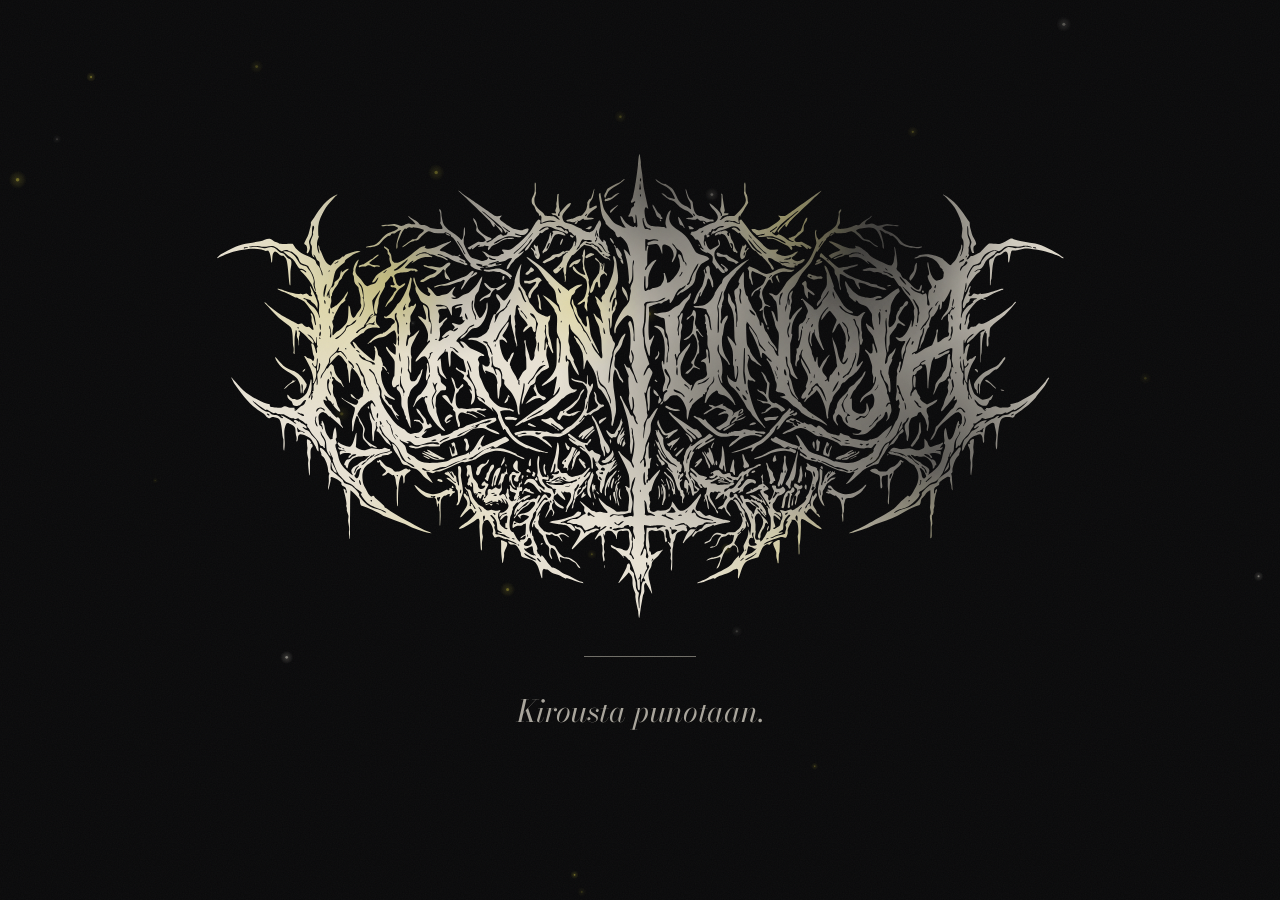
==== commit 040ecb2f: "chore: removed extra info" ====
--- a/index.html
+++ b/index.html
@@ -42,17 +42,10 @@
 
   <p class="rule" aria-hidden="true"><i></i></p>
 
-  <p class="soon">Tulossa pian</p>
   <p class="line">Kirousta punotaan.</p>
 
 </main>
 
-<footer class="foot">
-  <!-- ═══ PLACEHOLDER — replace with the band's real address ═══ -->
-  <a href="mailto:varaukset@kironpunoja.fi">varaukset@kironpunoja.fi</a>
-  <!-- ═══ /PLACEHOLDER ═════════════════════════════════════════ -->
-</footer>
-
 <script src="main.js" defer></script>
 </body>
 </html>
